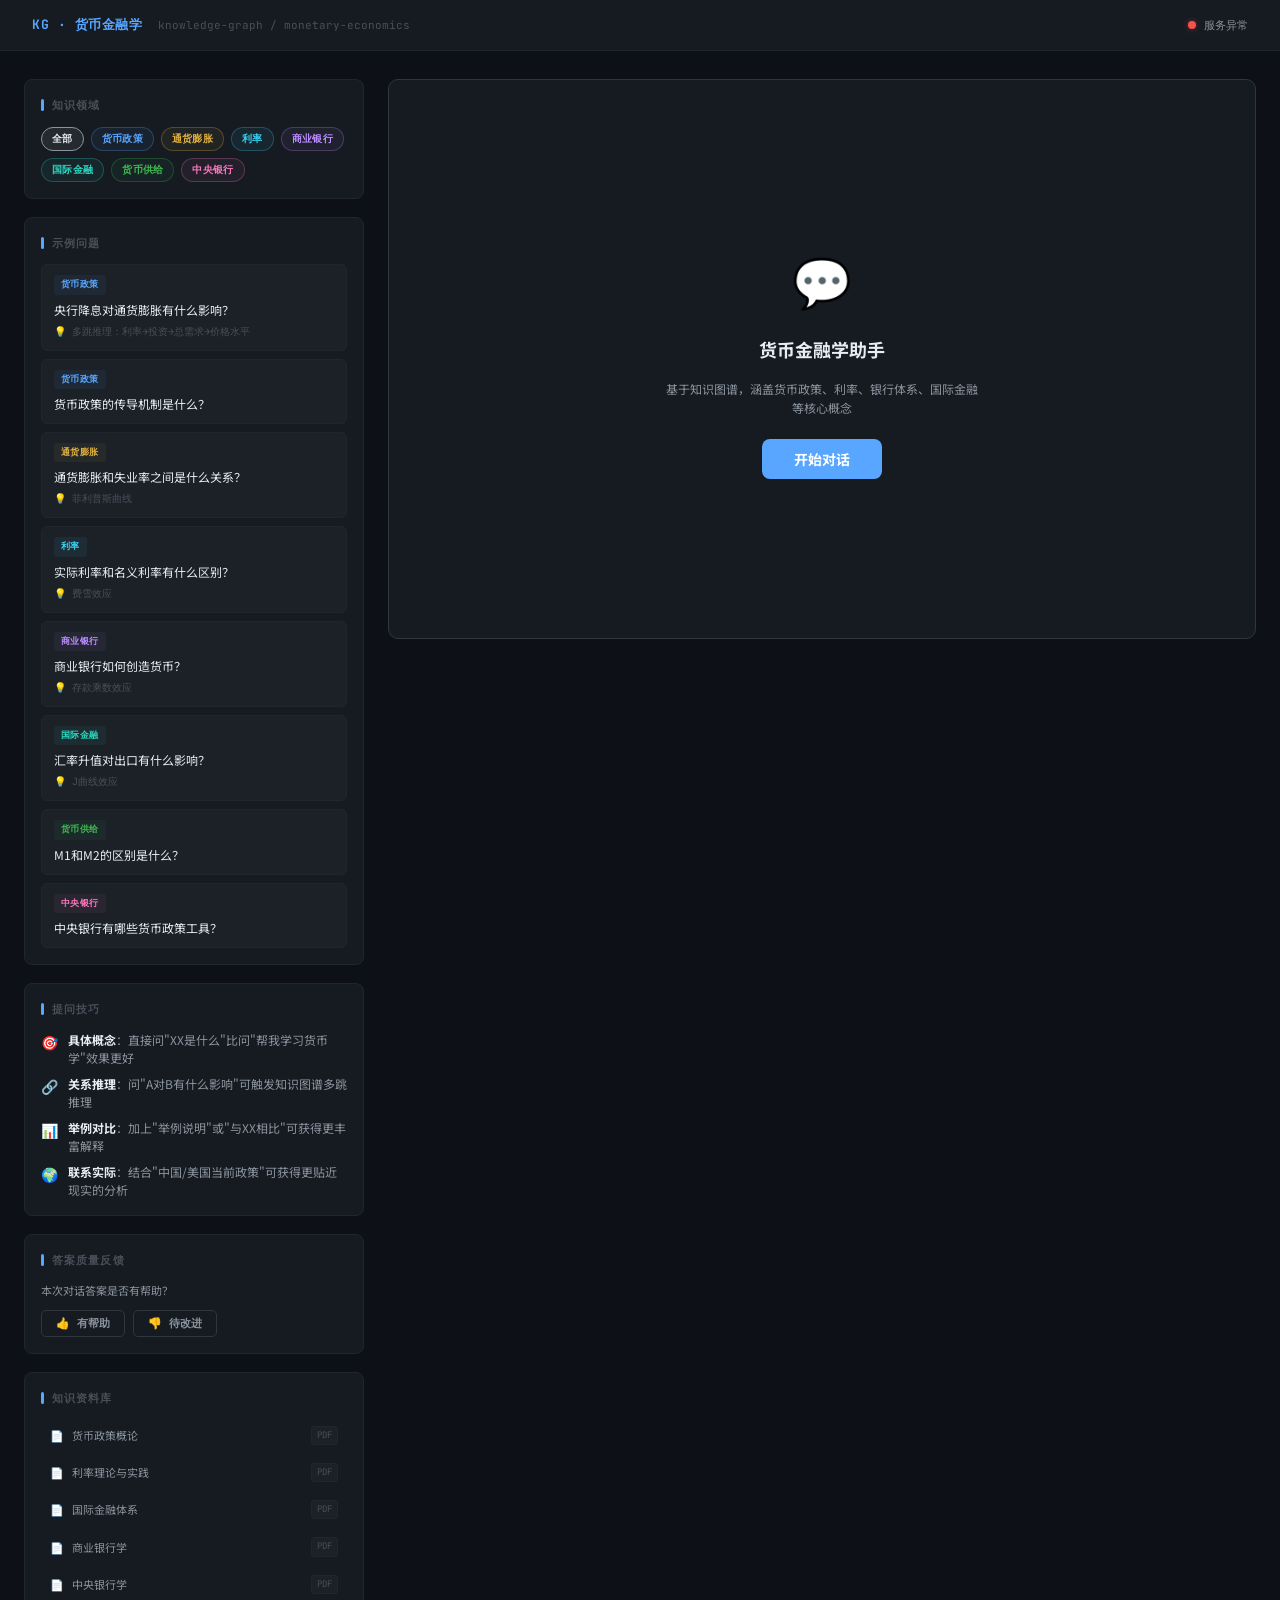
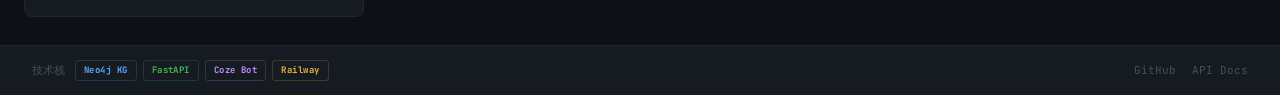
==== docs/index.html @ fb9c43db "fix: downgrade Coze SDK to 1.x.x-beta.10 for ui.chatBot.el support SDK 1.2.x dropped element mountin" ====
<!DOCTYPE html>
<html lang="zh-CN">
<head>
  <meta charset="UTF-8">
  <meta name="viewport" content="width=device-width, initial-scale=1.0">
  <title>货币金融学知识图谱问答系统</title>
  <meta name="description" content="基于知识图谱的货币金融学智能问答，涵盖货币政策、利率、银行体系、国际金融等核心概念">
  <link rel="stylesheet" href="assets/style.css">

  <!--
    ⚠️  COZE SDK：请将下方 src 替换为你的 Coze Bot embed 代码中的真实 CDN URL。
    中国区示例：https://lf-cdn.coze.cn/obj/unpkg/flow-platform/chat-app-sdk/X.X.X/libs/cn/index.js
    海外示例：  https://sf-cdn.coze.com/obj/unpkg-va/flow-platform/chat-app-sdk/X.X.X/libs/oversea/index.js
    请勿猜测版本号，直接从 Coze 后台 → Bot → 发布 → 网页端嵌入代码 中复制。
  -->
  <script src="https://lf-cdn.coze.cn/obj/unpkg/flow-platform/chat-app-sdk/1.x.x-beta.10/libs/cn/index.js"></script>
</head>
<body>

<!-- ── HEADER ── -->
<header class="site-header">
  <div class="header-logo">KG · 货币金融学</div>
  <div class="header-subtitle">knowledge-graph / monetary-economics</div>
  <div class="header-status">
    <div class="status-dot" id="status-dot"></div>
    <span class="status-label" id="status-label">检测中…</span>
  </div>
</header>

<!-- ── MAIN BODY ── -->
<main class="app-body">

  <!-- ── LEFT PANEL ── -->
  <aside class="left-panel">

    <!-- 知识领域标签 -->
    <div class="card">
      <div class="card-title">知识领域</div>
      <div class="topic-tags">
        <button class="topic-tag tag-all active" data-topic="all">全部</button>
        <button class="topic-tag tag-policy"    data-topic="policy">货币政策</button>
        <button class="topic-tag tag-inflation" data-topic="inflation">通货膨胀</button>
        <button class="topic-tag tag-rate"      data-topic="rate">利率</button>
        <button class="topic-tag tag-bank"      data-topic="bank">商业银行</button>
        <button class="topic-tag tag-intl"      data-topic="intl">国际金融</button>
        <button class="topic-tag tag-supply"    data-topic="supply">货币供给</button>
        <button class="topic-tag tag-central"   data-topic="central">中央银行</button>
      </div>
    </div>

    <!-- 示例问题 -->
    <div class="card">
      <div class="card-title">示例问题</div>
      <div class="question-list" id="question-list">
        <!-- 由 app.js 动态渲染 -->
      </div>
    </div>

    <!-- 提问技巧 -->
    <div class="card">
      <div class="card-title">提问技巧</div>
      <div class="tips-list">
        <div class="tip-item">
          <span class="tip-icon">🎯</span>
          <span><strong>具体概念</strong>：直接问"XX是什么"比问"帮我学习货币学"效果更好</span>
        </div>
        <div class="tip-item">
          <span class="tip-icon">🔗</span>
          <span><strong>关系推理</strong>：问"A对B有什么影响"可触发知识图谱多跳推理</span>
        </div>
        <div class="tip-item">
          <span class="tip-icon">📊</span>
          <span><strong>举例对比</strong>：加上"举例说明"或"与XX相比"可获得更丰富解释</span>
        </div>
        <div class="tip-item">
          <span class="tip-icon">🌍</span>
          <span><strong>联系实际</strong>：结合"中国/美国当前政策"可获得更贴近现实的分析</span>
        </div>
      </div>
    </div>

    <!-- 答案质量反馈 -->
    <div class="card">
      <div class="card-title">答案质量反馈</div>
      <div class="feedback-row">
        <span class="feedback-label">本次对话答案是否有帮助？</span>
        <div class="feedback-btns">
          <button class="feedback-btn up"   data-vote="up">👍 有帮助</button>
          <button class="feedback-btn down" data-vote="down">👎 待改进</button>
        </div>
        <span class="feedback-thanks" id="feedback-thanks">感谢反馈！</span>
      </div>
    </div>

    <!-- 知识资料库 -->
    <div class="card">
      <div class="card-title">知识资料库</div>
      <div class="resource-list">
        <a class="resource-item" href="#" title="货币政策概论">
          <span class="resource-icon">📄</span>
          <span>货币政策概论</span>
          <span class="resource-tag">PDF</span>
        </a>
        <a class="resource-item" href="#" title="利率理论与实践">
          <span class="resource-icon">📄</span>
          <span>利率理论与实践</span>
          <span class="resource-tag">PDF</span>
        </a>
        <a class="resource-item" href="#" title="国际金融体系">
          <span class="resource-icon">📄</span>
          <span>国际金融体系</span>
          <span class="resource-tag">PDF</span>
        </a>
        <a class="resource-item" href="#" title="商业银行学">
          <span class="resource-icon">📄</span>
          <span>商业银行学</span>
          <span class="resource-tag">PDF</span>
        </a>
        <a class="resource-item" href="#" title="中央银行学">
          <span class="resource-icon">📄</span>
          <span>中央银行学</span>
          <span class="resource-tag">PDF</span>
        </a>
      </div>
    </div>

  </aside>

  <!-- ── RIGHT PANEL (Chat) ── -->
  <section class="right-panel">
    <!-- 启动按钮：SDK 就绪后点击打开聊天 -->
    <div class="chat-launch" id="chat-launch">
      <div class="chat-launch-icon">💬</div>
      <div class="chat-launch-title">货币金融学助手</div>
      <div class="chat-launch-desc">基于知识图谱，涵盖货币政策、利率、银行体系、国际金融等核心概念</div>
      <button class="chat-launch-btn" id="chat-launch-btn" onclick="openCozeChat()">开始对话</button>
    </div>
    <div class="chat-wrapper" id="chat-wrapper" style="display:none">
      <!-- Coze WebSDK 将挂载到此 div -->
      <div id="chat-container"></div>
    </div>
  </section>

</main>

<!-- ── Phase 2 预留：KG 可视化面板（hidden）── -->
<div id="graph-panel" class="graph-panel" style="display:none">
  <!-- Phase 2: D3.js / vis.js 知识图谱可视化 -->
</div>

<!-- ── FOOTER ── -->
<footer class="site-footer">
  <div class="footer-stack">
    <span style="color:var(--text-dim);margin-right:4px;">技术栈</span>
    <span class="footer-chip blue">Neo4j KG</span>
    <span class="footer-chip green">FastAPI</span>
    <span class="footer-chip purple">Coze Bot</span>
    <span class="footer-chip orange">Railway</span>
  </div>
  <div class="footer-links">
    <a href="https://github.com" target="_blank" rel="noopener">GitHub</a>
    <a href="https://kg-plugin-production.up.railway.app/docs" target="_blank" rel="noopener">API Docs</a>
  </div>
</footer>

<!-- Toast -->
<div class="toast" id="toast"></div>

<script src="assets/app.js"></script>
</body>
</html>
---- docs/assets/style.css ----
@import url('https://fonts.googleapis.com/css2?family=JetBrains+Mono:ital,wght@0,400;0,600;0,700;1,400&family=Noto+Sans+SC:wght@300;400;500;700&display=swap');

:root {
  --bg:        #0d1117;
  --bg2:       #161b22;
  --panel:     #1c2128;
  --border:    #21262d;
  --border2:   #30363d;
  --blue:      #58a6ff;
  --green:     #3fb950;
  --cyan:      #39d0f0;
  --purple:    #bc8cff;
  --orange:    #e3b341;
  --red:       #f85149;
  --pink:      #f778ba;
  --teal:      #2dd4bf;
  --text:      #e6edf3;
  --text-mid:  #8b949e;
  --text-dim:  #484f58;
}

/* ── RESET ── */
*, *::before, *::after { box-sizing: border-box; margin: 0; padding: 0; }

html { scroll-behavior: smooth; }

body {
  background: var(--bg);
  color: var(--text);
  font-family: 'Noto Sans SC', sans-serif;
  font-size: 13px;
  line-height: 1.7;
  min-height: 100vh;
  display: flex;
  flex-direction: column;
}

/* ── HEADER ── */
.site-header {
  background: var(--bg2);
  border-bottom: 1px solid var(--border);
  padding: 14px 32px;
  display: flex;
  align-items: center;
  gap: 16px;
  position: sticky;
  top: 0;
  z-index: 200;
}

.header-logo {
  font-family: 'JetBrains Mono', monospace;
  font-size: 13px;
  font-weight: 700;
  color: var(--blue);
  letter-spacing: 0.04em;
  white-space: nowrap;
}

.header-subtitle {
  font-size: 11px;
  color: var(--text-dim);
  font-family: 'JetBrains Mono', monospace;
}

.header-status {
  margin-left: auto;
  display: flex;
  align-items: center;
  gap: 8px;
  font-size: 11px;
  font-family: 'JetBrains Mono', monospace;
}

.status-dot {
  width: 8px;
  height: 8px;
  border-radius: 50%;
  background: var(--text-dim);
  flex-shrink: 0;
  transition: background 0.3s;
}

.status-dot.online  { background: var(--green); box-shadow: 0 0 6px #3fb95066; }
.status-dot.offline { background: var(--red);   box-shadow: 0 0 6px #f8514966; }

.status-label { color: var(--text-mid); }

/* ── MAIN LAYOUT ── */
.app-body {
  flex: 1;
  display: grid;
  grid-template-columns: 340px 1fr;
  gap: 0;
  max-width: 1300px;
  width: 100%;
  margin: 0 auto;
  padding: 28px 24px;
  gap: 24px;
}

/* ── LEFT PANEL ── */
.left-panel {
  display: flex;
  flex-direction: column;
  gap: 18px;
  overflow-y: auto;
}

/* ── RIGHT PANEL (Chat) ── */
.right-panel {
  display: flex;
  flex-direction: column;
  gap: 16px;
}

.chat-wrapper {
  border: 1px solid var(--border2);
  border-radius: 10px;
  overflow: hidden;
  background: var(--bg2);
}

#chat-container {
  height: 560px;
  width: 100%;
}

/* ── CARDS ── */
.card {
  background: var(--bg2);
  border: 1px solid var(--border);
  border-radius: 8px;
  padding: 16px;
}

.card-title {
  font-size: 11px;
  font-family: 'JetBrains Mono', monospace;
  font-weight: 700;
  letter-spacing: 0.1em;
  text-transform: uppercase;
  color: var(--text-dim);
  margin-bottom: 12px;
  display: flex;
  align-items: center;
  gap: 8px;
}

.card-title::before {
  content: '';
  display: inline-block;
  width: 3px;
  height: 12px;
  border-radius: 2px;
  background: var(--blue);
  flex-shrink: 0;
}

/* ── TOPIC TAGS ── */
.topic-tags {
  display: flex;
  flex-wrap: wrap;
  gap: 7px;
}

.topic-tag {
  font-family: 'JetBrains Mono', monospace;
  font-size: 10px;
  font-weight: 700;
  padding: 4px 10px;
  border-radius: 20px;
  border: 1px solid;
  cursor: pointer;
  transition: all 0.15s;
  letter-spacing: 0.03em;
  white-space: nowrap;
  user-select: none;
}

.topic-tag:hover  { opacity: 0.85; transform: translateY(-1px); }
.topic-tag.active { opacity: 1; }

.tag-all         { color: var(--text-mid); border-color: var(--border2); background: transparent; }
.tag-all.active  { color: var(--text);     border-color: var(--text-mid); background: #ffffff10; }

.tag-policy      { color: var(--blue);   border-color: #58a6ff44; background: #58a6ff0f; }
.tag-policy.active   { background: #58a6ff22; border-color: var(--blue); }

.tag-inflation   { color: var(--orange); border-color: #e3b34144; background: #e3b3410f; }
.tag-inflation.active { background: #e3b34122; border-color: var(--orange); }

.tag-rate        { color: var(--cyan);   border-color: #39d0f044; background: #39d0f00f; }
.tag-rate.active     { background: #39d0f022; border-color: var(--cyan); }

.tag-bank        { color: var(--purple); border-color: #bc8cff44; background: #bc8cff0f; }
.tag-bank.active     { background: #bc8cff22; border-color: var(--purple); }

.tag-intl        { color: var(--teal);   border-color: #2dd4bf44; background: #2dd4bf0f; }
.tag-intl.active     { background: #2dd4bf22; border-color: var(--teal); }

.tag-supply      { color: var(--green);  border-color: #3fb95044; background: #3fb9500f; }
.tag-supply.active   { background: #3fb95022; border-color: var(--green); }

.tag-central     { color: var(--pink);   border-color: #f778ba44; background: #f778ba0f; }
.tag-central.active  { background: #f778ba22; border-color: var(--pink); }

/* ── EXAMPLE QUESTION CARDS ── */
.question-list {
  display: flex;
  flex-direction: column;
  gap: 8px;
}

.question-card {
  background: var(--panel);
  border: 1px solid var(--border);
  border-radius: 6px;
  padding: 10px 12px;
  cursor: pointer;
  transition: all 0.15s;
  display: flex;
  flex-direction: column;
  gap: 4px;
}

.question-card:hover {
  border-color: var(--border2);
  background: #1c212888;
  transform: translateX(2px);
}

.question-card.hidden { display: none; }

.question-text {
  font-size: 12px;
  color: var(--text);
  line-height: 1.5;
}

.question-hint {
  font-size: 10px;
  color: var(--text-dim);
  font-family: 'JetBrains Mono', monospace;
}

.question-topic-badge {
  font-size: 9px;
  font-family: 'JetBrains Mono', monospace;
  font-weight: 700;
  padding: 2px 7px;
  border-radius: 3px;
  letter-spacing: 0.05em;
  align-self: flex-start;
  margin-bottom: 2px;
}

/* ── TIPS ── */
.tips-list {
  display: flex;
  flex-direction: column;
  gap: 8px;
}

.tip-item {
  display: flex;
  gap: 10px;
  align-items: flex-start;
  font-size: 12px;
  color: var(--text-mid);
  line-height: 1.5;
}

.tip-icon {
  font-size: 14px;
  flex-shrink: 0;
  margin-top: 1px;
}

.tip-item strong { color: var(--text); }

/* ── FEEDBACK ── */
.feedback-row {
  display: flex;
  align-items: center;
  gap: 10px;
  flex-wrap: wrap;
}

.feedback-label {
  font-size: 11px;
  color: var(--text-mid);
}

.feedback-btns {
  display: flex;
  gap: 8px;
}

.feedback-btn {
  font-family: 'JetBrains Mono', monospace;
  font-size: 11px;
  font-weight: 700;
  padding: 5px 14px;
  border-radius: 5px;
  border: 1px solid var(--border2);
  background: transparent;
  color: var(--text-mid);
  cursor: pointer;
  transition: all 0.15s;
  display: flex;
  align-items: center;
  gap: 5px;
}

.feedback-btn:hover:not(:disabled) {
  border-color: var(--border2);
  background: #ffffff0a;
  color: var(--text);
}

.feedback-btn.up:hover:not(:disabled)   { border-color: var(--green);  color: var(--green); }
.feedback-btn.down:hover:not(:disabled) { border-color: var(--red);    color: var(--red); }

.feedback-btn:disabled {
  opacity: 0.5;
  cursor: not-allowed;
}

.feedback-thanks {
  font-size: 11px;
  color: var(--green);
  font-family: 'JetBrains Mono', monospace;
  display: none;
}

/* ── RESOURCES ── */
.resource-list {
  display: flex;
  flex-direction: column;
  gap: 6px;
}

.resource-item {
  display: flex;
  align-items: center;
  gap: 8px;
  font-size: 11px;
  color: var(--text-mid);
  text-decoration: none;
  padding: 5px 8px;
  border-radius: 5px;
  border: 1px solid transparent;
  transition: all 0.15s;
}

.resource-item:hover {
  color: var(--blue);
  border-color: var(--border);
  background: #58a6ff08;
}

.resource-icon { flex-shrink: 0; }
.resource-tag {
  margin-left: auto;
  font-family: 'JetBrains Mono', monospace;
  font-size: 9px;
  padding: 1px 5px;
  border-radius: 3px;
  background: var(--panel);
  color: var(--text-dim);
  border: 1px solid var(--border);
}

/* ── TOAST ── */
.toast {
  position: fixed;
  bottom: 28px;
  left: 50%;
  transform: translateX(-50%) translateY(20px);
  background: var(--bg2);
  border: 1px solid var(--border2);
  border-radius: 8px;
  padding: 10px 20px;
  font-size: 12px;
  color: var(--text);
  font-family: 'JetBrains Mono', monospace;
  z-index: 999;
  opacity: 0;
  transition: all 0.25s;
  pointer-events: none;
  white-space: nowrap;
}

.toast.show {
  opacity: 1;
  transform: translateX(-50%) translateY(0);
}

/* ── FOOTER ── */
.site-footer {
  background: var(--bg2);
  border-top: 1px solid var(--border);
  padding: 14px 32px;
  display: flex;
  align-items: center;
  justify-content: space-between;
  flex-wrap: wrap;
  gap: 8px;
  font-size: 11px;
  color: var(--text-dim);
  font-family: 'JetBrains Mono', monospace;
}

.footer-stack { display: flex; gap: 6px; align-items: center; flex-wrap: wrap; }

.footer-chip {
  padding: 2px 8px;
  border-radius: 3px;
  border: 1px solid var(--border);
  font-size: 9px;
  font-weight: 700;
  letter-spacing: 0.05em;
}

.footer-chip.blue   { color: var(--blue);   border-color: #58a6ff33; }
.footer-chip.green  { color: var(--green);  border-color: #3fb95033; }
.footer-chip.purple { color: var(--purple); border-color: #bc8cff33; }
.footer-chip.orange { color: var(--orange); border-color: #e3b34133; }

.footer-links { display: flex; gap: 16px; }

.footer-links a {
  color: var(--text-dim);
  text-decoration: none;
  transition: color 0.15s;
}

.footer-links a:hover { color: var(--blue); }

/* ── CHAT LAUNCH PLACEHOLDER ── */
.chat-launch {
  display: flex;
  flex-direction: column;
  align-items: center;
  justify-content: center;
  gap: 14px;
  height: 560px;
  background: var(--bg2);
  border: 1px solid var(--border2);
  border-radius: 10px;
  text-align: center;
  padding: 32px;
}

.chat-launch-icon { font-size: 48px; }

.chat-launch-title {
  font-size: 18px;
  font-weight: 700;
  color: var(--text);
}

.chat-launch-desc {
  font-size: 12px;
  color: var(--text-mid);
  max-width: 320px;
  line-height: 1.6;
}

.chat-launch-btn {
  margin-top: 8px;
  padding: 10px 32px;
  background: var(--blue);
  color: #fff;
  border: none;
  border-radius: 8px;
  font-size: 14px;
  font-weight: 700;
  font-family: 'Noto Sans SC', sans-serif;
  cursor: pointer;
  transition: opacity 0.15s;
}

.chat-launch-btn:hover { opacity: 0.85; }

/* ── GRAPH PANEL (Phase 2, hidden) ── */
.graph-panel { display: none; }
.graph-node  { display: none; }
.graph-edge  { display: none; }

/* ── MOBILE ── */
@media (max-width: 900px) {
  .app-body {
    grid-template-columns: 1fr;
    padding: 16px;
  }

  /* Chat goes first on mobile */
  .right-panel { order: -1; }

  #chat-container { height: 420px; }

  .site-header {
    padding: 12px 16px;
    flex-wrap: wrap;
    gap: 8px;
  }

  .header-subtitle { display: none; }

  .header-status { margin-left: auto; }

  .site-footer {
    padding: 12px 16px;
    flex-direction: column;
    align-items: flex-start;
    gap: 8px;
  }
}

@media (max-width: 480px) {
  .topic-tags { gap: 5px; }
  .topic-tag  { font-size: 9px; padding: 3px 8px; }
  #chat-container { height: 380px; }
}
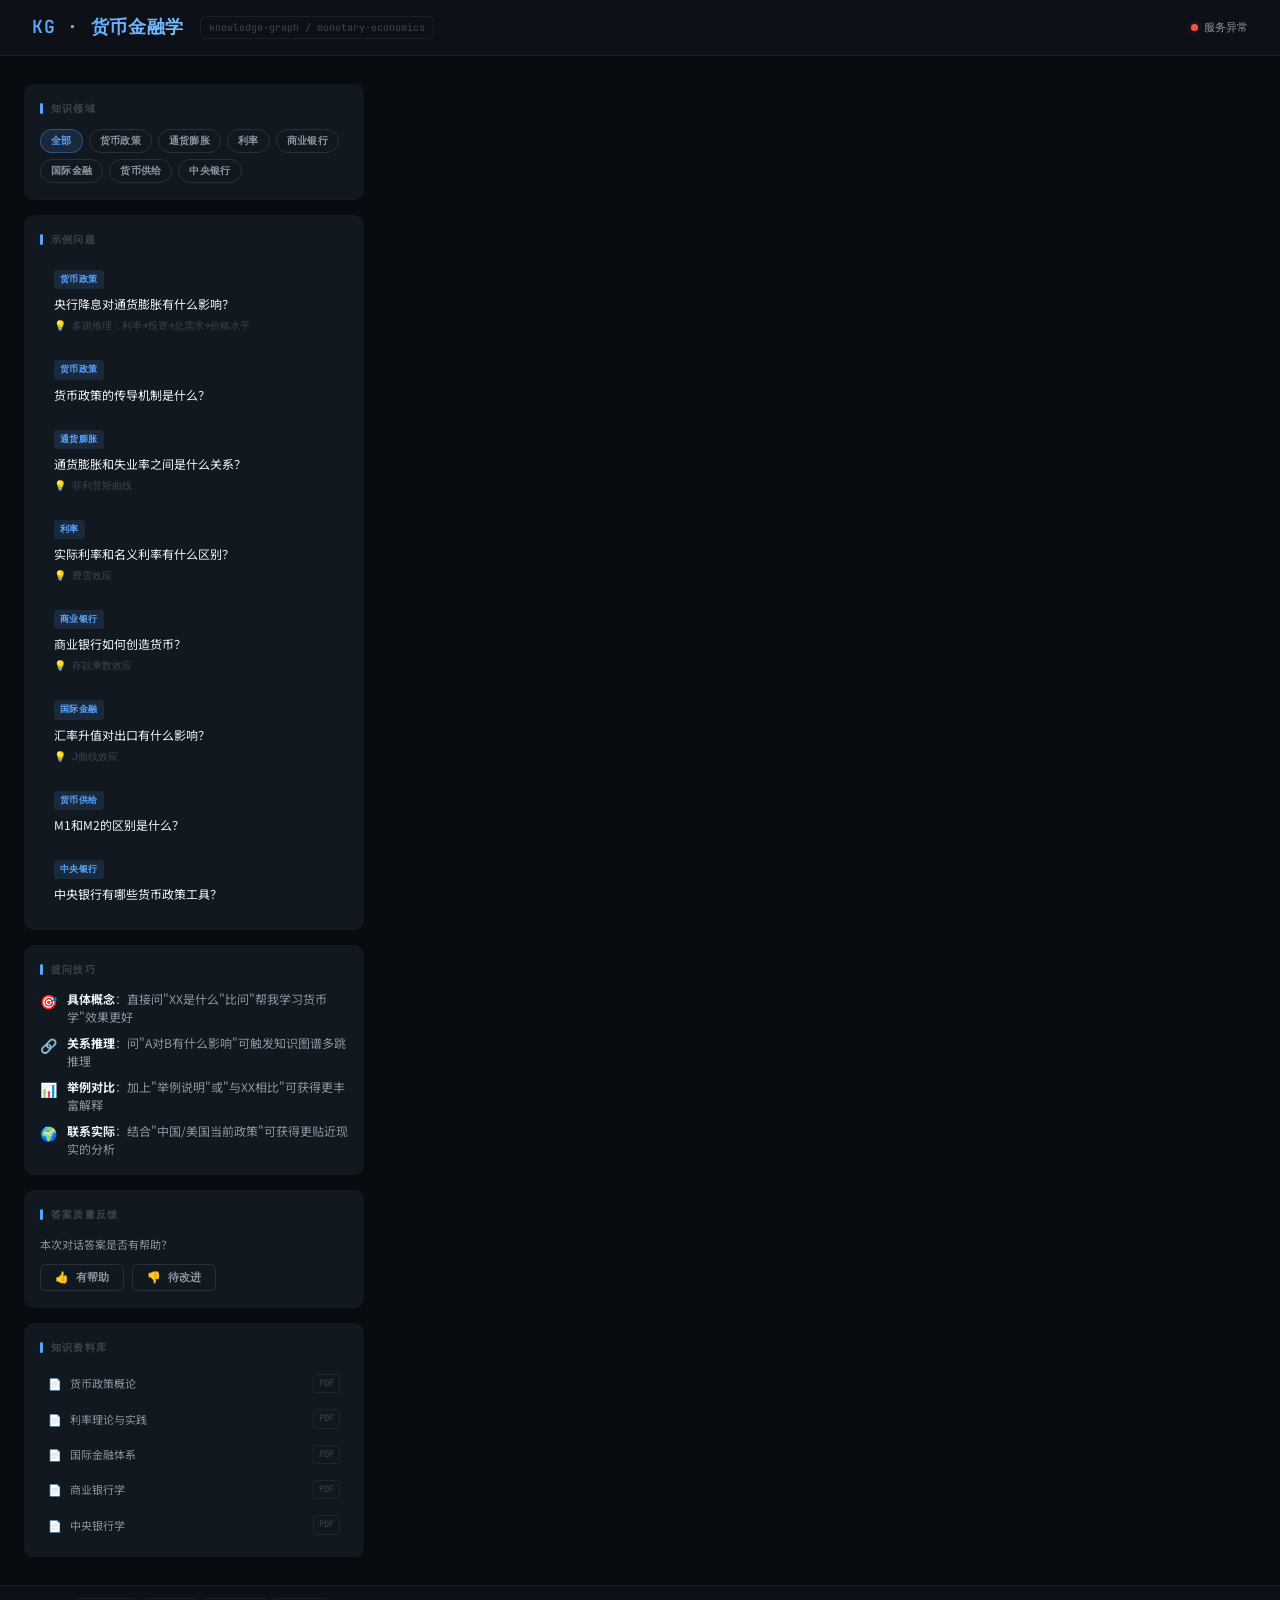
==== commit 13711264: "feat: UX auto-open + UI redesign (modern minimal) - Auto-open Coze chat on SDK init (300ms delay), n" ====
--- a/docs/index.html
+++ b/docs/index.html
@@ -13,7 +13,7 @@
     海外示例：  https://sf-cdn.coze.com/obj/unpkg-va/flow-platform/chat-app-sdk/X.X.X/libs/oversea/index.js
     请勿猜测版本号，直接从 Coze 后台 → Bot → 发布 → 网页端嵌入代码 中复制。
   -->
-  <script src="https://lf-cdn.coze.cn/obj/unpkg/flow-platform/chat-app-sdk/1.x.x-beta.10/libs/cn/index.js"></script>
+  <script src="https://lf-cdn.coze.cn/obj/unpkg/flow-platform/chat-app-sdk/1.2.0-beta.19/libs/cn/index.js"></script>
 </head>
 <body>
 
@@ -128,14 +128,19 @@
 
   <!-- ── RIGHT PANEL (Chat) ── -->
   <section class="right-panel">
-    <!-- 启动按钮：SDK 就绪后点击打开聊天 -->
-    <div class="chat-launch" id="chat-launch">
+    <!-- 降级界面：SDK 失败时显示 -->
+    <div class="chat-launch" id="chat-launch" style="display:none">
       <div class="chat-launch-icon">💬</div>
       <div class="chat-launch-title">货币金融学助手</div>
       <div class="chat-launch-desc">基于知识图谱，涵盖货币政策、利率、银行体系、国际金融等核心概念</div>
       <button class="chat-launch-btn" id="chat-launch-btn" onclick="openCozeChat()">开始对话</button>
     </div>
     <div class="chat-wrapper" id="chat-wrapper" style="display:none">
+      <!-- 顶部切换栏 -->
+      <div class="chat-toggle-bar" id="chat-toggle-bar">
+        <span class="chat-toggle-title">货币金融学助手</span>
+        <button id="chat-toggle-btn" onclick="toggleChat()">关闭对话</button>
+      </div>
       <!-- Coze WebSDK 将挂载到此 div -->
       <div id="chat-container"></div>
     </div>
--- a/docs/assets/style.css
+++ b/docs/assets/style.css
@@ -1,22 +1,23 @@
 @import url('https://fonts.googleapis.com/css2?family=JetBrains+Mono:ital,wght@0,400;0,600;0,700;1,400&family=Noto+Sans+SC:wght@300;400;500;700&display=swap');
 
 :root {
-  --bg:        #0d1117;
-  --bg2:       #161b22;
-  --panel:     #1c2128;
-  --border:    #21262d;
-  --border2:   #30363d;
-  --blue:      #58a6ff;
-  --green:     #3fb950;
-  --cyan:      #39d0f0;
-  --purple:    #bc8cff;
-  --orange:    #e3b341;
-  --red:       #f85149;
-  --pink:      #f778ba;
-  --teal:      #2dd4bf;
-  --text:      #e6edf3;
-  --text-mid:  #8b949e;
-  --text-dim:  #484f58;
+  --bg:         #080c10;
+  --bg2:        #0d1117;
+  --panel:      #111820;
+  --panel2:     #161e2a;
+  --border:     rgba(255,255,255,0.06);
+  --border2:    rgba(255,255,255,0.10);
+  --blue:       #58a6ff;
+  --primary-dim: rgba(88,166,255,0.12);
+  --green:      #3fb950;
+  --red:        #f85149;
+  --text:       #f0f6fc;
+  --text-mid:   #8d96a0;
+  --text-dim:   #3d444d;
+  --radius-sm:  6px;
+  --radius-md:  10px;
+  --radius-lg:  16px;
+  --ease:       cubic-bezier(0.16, 1, 0.3, 1);
 }
 
 /* ── RESET ── */
@@ -39,7 +40,8 @@
 .site-header {
   background: var(--bg2);
   border-bottom: 1px solid var(--border);
-  padding: 14px 32px;
+  padding: 0 32px;
+  height: 56px;
   display: flex;
   align-items: center;
   gap: 16px;
@@ -50,31 +52,38 @@
 
 .header-logo {
   font-family: 'JetBrains Mono', monospace;
-  font-size: 13px;
-  font-weight: 700;
-  color: var(--blue);
+  font-size: 18px;
+  font-weight: 600;
   letter-spacing: 0.04em;
   white-space: nowrap;
+  background: linear-gradient(135deg, #58a6ff 0%, #79c0ff 100%);
+  -webkit-background-clip: text;
+  -webkit-text-fill-color: transparent;
+  background-clip: text;
 }
 
 .header-subtitle {
-  font-size: 11px;
+  font-size: 10px;
   color: var(--text-dim);
   font-family: 'JetBrains Mono', monospace;
+  padding: 2px 8px;
+  border: 1px solid var(--border);
+  border-radius: var(--radius-sm);
+  white-space: nowrap;
 }
 
 .header-status {
   margin-left: auto;
   display: flex;
   align-items: center;
-  gap: 8px;
+  gap: 6px;
   font-size: 11px;
   font-family: 'JetBrains Mono', monospace;
 }
 
 .status-dot {
-  width: 8px;
-  height: 8px;
+  width: 7px;
+  height: 7px;
   border-radius: 50%;
   background: var(--text-dim);
   flex-shrink: 0;
@@ -91,7 +100,6 @@
   flex: 1;
   display: grid;
   grid-template-columns: 340px 1fr;
-  gap: 0;
   max-width: 1300px;
   width: 100%;
   margin: 0 auto;
@@ -103,7 +111,7 @@
 .left-panel {
   display: flex;
   flex-direction: column;
-  gap: 18px;
+  gap: 16px;
   overflow-y: auto;
 }
 
@@ -115,10 +123,48 @@
 }
 
 .chat-wrapper {
-  border: 1px solid var(--border2);
-  border-radius: 10px;
+  border: 1px solid var(--border);
+  border-radius: var(--radius-md);
   overflow: hidden;
   background: var(--bg2);
+  flex-direction: column;
+}
+
+/* ── CHAT TOGGLE BAR ── */
+.chat-toggle-bar {
+  height: 40px;
+  display: flex;
+  align-items: center;
+  justify-content: space-between;
+  padding: 0 16px;
+  background: var(--panel);
+  border-bottom: 1px solid var(--border);
+  flex-shrink: 0;
+}
+
+.chat-toggle-title {
+  font-size: 12px;
+  font-weight: 500;
+  color: var(--text-mid);
+}
+
+#chat-toggle-btn {
+  font-family: 'JetBrains Mono', monospace;
+  font-size: 10px;
+  font-weight: 600;
+  padding: 4px 12px;
+  border-radius: var(--radius-sm);
+  border: 1px solid var(--border2);
+  background: transparent;
+  color: var(--text-mid);
+  cursor: pointer;
+  transition: color 0.15s var(--ease),
+              border-color 0.15s var(--ease);
+}
+
+#chat-toggle-btn:hover {
+  color: var(--blue);
+  border-color: rgba(88,166,255,0.4);
 }
 
 #chat-container {
@@ -128,17 +174,17 @@
 
 /* ── CARDS ── */
 .card {
-  background: var(--bg2);
-  border: 1px solid var(--border);
-  border-radius: 8px;
+  background: var(--panel);
+  border-radius: var(--radius-md);
   padding: 16px;
+  box-shadow: 0 1px 0 var(--border);
 }
 
 .card-title {
-  font-size: 11px;
+  font-size: 10px;
   font-family: 'JetBrains Mono', monospace;
   font-weight: 700;
-  letter-spacing: 0.1em;
+  letter-spacing: 0.12em;
   text-transform: uppercase;
   color: var(--text-dim);
   margin-bottom: 12px;
@@ -151,7 +197,7 @@
   content: '';
   display: inline-block;
   width: 3px;
-  height: 12px;
+  height: 11px;
   border-radius: 2px;
   background: var(--blue);
   flex-shrink: 0;
@@ -161,7 +207,7 @@
 .topic-tags {
   display: flex;
   flex-wrap: wrap;
-  gap: 7px;
+  gap: 6px;
 }
 
 .topic-tag {
@@ -170,64 +216,49 @@
   font-weight: 700;
   padding: 4px 10px;
   border-radius: 20px;
-  border: 1px solid;
+  border: 1px solid var(--border2);
+  background: transparent;
+  color: var(--text-mid);
   cursor: pointer;
-  transition: all 0.15s;
   letter-spacing: 0.03em;
   white-space: nowrap;
   user-select: none;
-}
-
-.topic-tag:hover  { opacity: 0.85; transform: translateY(-1px); }
-.topic-tag.active { opacity: 1; }
-
-.tag-all         { color: var(--text-mid); border-color: var(--border2); background: transparent; }
-.tag-all.active  { color: var(--text);     border-color: var(--text-mid); background: #ffffff10; }
-
-.tag-policy      { color: var(--blue);   border-color: #58a6ff44; background: #58a6ff0f; }
-.tag-policy.active   { background: #58a6ff22; border-color: var(--blue); }
-
-.tag-inflation   { color: var(--orange); border-color: #e3b34144; background: #e3b3410f; }
-.tag-inflation.active { background: #e3b34122; border-color: var(--orange); }
-
-.tag-rate        { color: var(--cyan);   border-color: #39d0f044; background: #39d0f00f; }
-.tag-rate.active     { background: #39d0f022; border-color: var(--cyan); }
-
-.tag-bank        { color: var(--purple); border-color: #bc8cff44; background: #bc8cff0f; }
-.tag-bank.active     { background: #bc8cff22; border-color: var(--purple); }
-
-.tag-intl        { color: var(--teal);   border-color: #2dd4bf44; background: #2dd4bf0f; }
-.tag-intl.active     { background: #2dd4bf22; border-color: var(--teal); }
-
-.tag-supply      { color: var(--green);  border-color: #3fb95044; background: #3fb9500f; }
-.tag-supply.active   { background: #3fb95022; border-color: var(--green); }
-
-.tag-central     { color: var(--pink);   border-color: #f778ba44; background: #f778ba0f; }
-.tag-central.active  { background: #f778ba22; border-color: var(--pink); }
+  transition: background 0.15s var(--ease),
+              color 0.15s,
+              border-color 0.15s;
+}
+
+.topic-tag:hover { color: var(--text); border-color: rgba(255,255,255,0.18); }
+
+.topic-tag.active {
+  background: var(--primary-dim);
+  color: var(--blue);
+  border-color: rgba(88,166,255,0.35);
+}
 
 /* ── EXAMPLE QUESTION CARDS ── */
 .question-list {
   display: flex;
   flex-direction: column;
-  gap: 8px;
+  gap: 6px;
 }
 
 .question-card {
-  background: var(--panel);
-  border: 1px solid var(--border);
-  border-radius: 6px;
+  background: transparent;
+  border-radius: var(--radius-sm);
   padding: 10px 12px;
   cursor: pointer;
-  transition: all 0.15s;
   display: flex;
   flex-direction: column;
   gap: 4px;
+  border-left: 2px solid transparent;
+  transition: background 0.15s var(--ease),
+              border-color 0.15s;
 }
 
 .question-card:hover {
-  border-color: var(--border2);
-  background: #1c212888;
-  transform: translateX(2px);
+  background: var(--panel2);
+  border-left-color: var(--blue);
 }
 
 .question-card.hidden { display: none; }
@@ -248,11 +279,13 @@
   font-size: 9px;
   font-family: 'JetBrains Mono', monospace;
   font-weight: 700;
-  padding: 2px 7px;
+  padding: 2px 6px;
   border-radius: 3px;
   letter-spacing: 0.05em;
   align-self: flex-start;
   margin-bottom: 2px;
+  background: var(--primary-dim);
+  color: var(--blue);
 }
 
 /* ── TIPS ── */
@@ -290,6 +323,8 @@
 .feedback-label {
   font-size: 11px;
   color: var(--text-mid);
+  flex: 1;
+  min-width: 140px;
 }
 
 .feedback-btns {
@@ -302,28 +337,32 @@
   font-size: 11px;
   font-weight: 700;
   padding: 5px 14px;
-  border-radius: 5px;
+  border-radius: var(--radius-sm);
   border: 1px solid var(--border2);
   background: transparent;
   color: var(--text-mid);
   cursor: pointer;
-  transition: all 0.15s;
+  transition: color 0.15s var(--ease),
+              border-color 0.15s,
+              background 0.15s;
   display: flex;
   align-items: center;
   gap: 5px;
 }
 
-.feedback-btn:hover:not(:disabled) {
-  border-color: var(--border2);
-  background: #ffffff0a;
-  color: var(--text);
-}
-
-.feedback-btn.up:hover:not(:disabled)   { border-color: var(--green);  color: var(--green); }
-.feedback-btn.down:hover:not(:disabled) { border-color: var(--red);    color: var(--red); }
+.feedback-btn.up:hover:not(:disabled)   {
+  border-color: rgba(63,185,80,0.5);
+  color: var(--green);
+  background: rgba(63,185,80,0.08);
+}
+.feedback-btn.down:hover:not(:disabled) {
+  border-color: rgba(248,81,73,0.5);
+  color: var(--red);
+  background: rgba(248,81,73,0.08);
+}
 
 .feedback-btn:disabled {
-  opacity: 0.5;
+  opacity: 0.4;
   cursor: not-allowed;
 }
 
@@ -338,7 +377,7 @@
 .resource-list {
   display: flex;
   flex-direction: column;
-  gap: 6px;
+  gap: 4px;
 }
 
 .resource-item {
@@ -348,16 +387,15 @@
   font-size: 11px;
   color: var(--text-mid);
   text-decoration: none;
-  padding: 5px 8px;
-  border-radius: 5px;
-  border: 1px solid transparent;
-  transition: all 0.15s;
+  padding: 6px 8px;
+  border-radius: var(--radius-sm);
+  transition: color 0.15s var(--ease),
+              background 0.15s;
 }
 
 .resource-item:hover {
   color: var(--blue);
-  border-color: var(--border);
-  background: #58a6ff08;
+  background: var(--primary-dim);
 }
 
 .resource-icon { flex-shrink: 0; }
@@ -367,9 +405,8 @@
   font-size: 9px;
   padding: 1px 5px;
   border-radius: 3px;
-  background: var(--panel);
+  border: 1px solid var(--border);
   color: var(--text-dim);
-  border: 1px solid var(--border);
 }
 
 /* ── TOAST ── */
@@ -378,16 +415,16 @@
   bottom: 28px;
   left: 50%;
   transform: translateX(-50%) translateY(20px);
-  background: var(--bg2);
+  background: var(--panel);
   border: 1px solid var(--border2);
-  border-radius: 8px;
+  border-radius: var(--radius-md);
   padding: 10px 20px;
   font-size: 12px;
   color: var(--text);
   font-family: 'JetBrains Mono', monospace;
   z-index: 999;
   opacity: 0;
-  transition: all 0.25s;
+  transition: opacity 0.25s, transform 0.25s var(--ease);
   pointer-events: none;
   white-space: nowrap;
 }
@@ -401,7 +438,7 @@
 .site-footer {
   background: var(--bg2);
   border-top: 1px solid var(--border);
-  padding: 14px 32px;
+  padding: 12px 32px;
   display: flex;
   align-items: center;
   justify-content: space-between;
@@ -421,12 +458,9 @@
   font-size: 9px;
   font-weight: 700;
   letter-spacing: 0.05em;
-}
-
-.footer-chip.blue   { color: var(--blue);   border-color: #58a6ff33; }
-.footer-chip.green  { color: var(--green);  border-color: #3fb95033; }
-.footer-chip.purple { color: var(--purple); border-color: #bc8cff33; }
-.footer-chip.orange { color: var(--orange); border-color: #e3b34133; }
+  color: var(--text-mid);
+  background: transparent;
+}
 
 .footer-links { display: flex; gap: 16px; }
 
@@ -438,7 +472,7 @@
 
 .footer-links a:hover { color: var(--blue); }
 
-/* ── CHAT LAUNCH PLACEHOLDER ── */
+/* ── CHAT LAUNCH (降级界面) ── */
 .chat-launch {
   display: flex;
   flex-direction: column;
@@ -446,43 +480,43 @@
   justify-content: center;
   gap: 14px;
   height: 560px;
-  background: var(--bg2);
-  border: 1px solid var(--border2);
-  border-radius: 10px;
+  background: var(--panel);
+  border: 1px solid var(--border);
+  border-radius: var(--radius-md);
   text-align: center;
   padding: 32px;
 }
 
-.chat-launch-icon { font-size: 48px; }
+.chat-launch-icon { font-size: 48px; line-height: 1; }
 
 .chat-launch-title {
   font-size: 18px;
-  font-weight: 700;
+  font-weight: 600;
   color: var(--text);
 }
 
 .chat-launch-desc {
   font-size: 12px;
   color: var(--text-mid);
-  max-width: 320px;
+  max-width: 300px;
   line-height: 1.6;
 }
 
 .chat-launch-btn {
   margin-top: 8px;
-  padding: 10px 32px;
-  background: var(--blue);
-  color: #fff;
+  padding: 10px 28px;
+  background: var(--text);
+  color: var(--bg2);
   border: none;
-  border-radius: 8px;
+  border-radius: var(--radius-md);
   font-size: 14px;
-  font-weight: 700;
+  font-weight: 600;
   font-family: 'Noto Sans SC', sans-serif;
   cursor: pointer;
-  transition: opacity 0.15s;
-}
-
-.chat-launch-btn:hover { opacity: 0.85; }
+  transition: background 0.15s var(--ease);
+}
+
+.chat-launch-btn:hover { background: #ffffff; }
 
 /* ── GRAPH PANEL (Phase 2, hidden) ── */
 .graph-panel { display: none; }
@@ -496,19 +530,21 @@
     padding: 16px;
   }
 
-  /* Chat goes first on mobile */
   .right-panel { order: -1; }
 
   #chat-container { height: 420px; }
 
   .site-header {
-    padding: 12px 16px;
+    padding: 0 16px;
     flex-wrap: wrap;
+    height: auto;
+    min-height: 48px;
+    padding-top: 10px;
+    padding-bottom: 10px;
     gap: 8px;
   }
 
   .header-subtitle { display: none; }
-
   .header-status { margin-left: auto; }
 
   .site-footer {
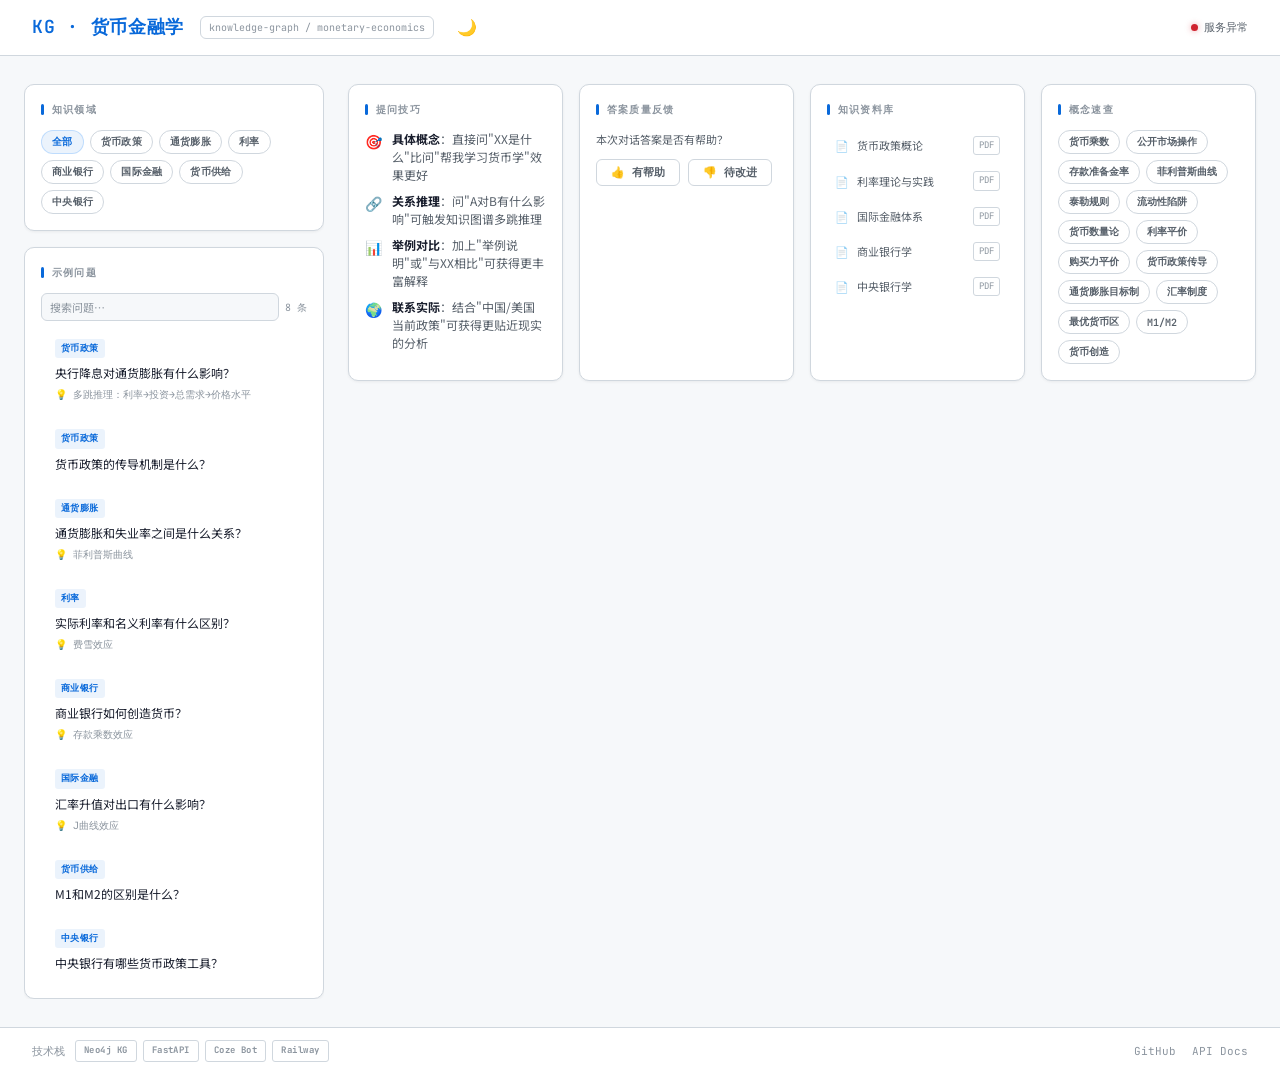
==== commit 6a837a2c: "feat: 前端布局重排 + 4项新功能全量实现 - 布局：左侧缩至 300px（仅保留知识领域+示例问题），原3张卡片移入聊天框下方 4 列网格 - 深色模式：header 切换按钮，偏好持久化到 " ====
--- a/docs/index.html
+++ b/docs/index.html
@@ -21,6 +21,9 @@
 <header class="site-header">
   <div class="header-logo">KG · 货币金融学</div>
   <div class="header-subtitle">knowledge-graph / monetary-economics</div>
+  <!-- Phase 3 预留：用户登录区域，隐藏等待账号系统接入 -->
+  <div class="user-area" id="user-area" style="display:none"></div>
+  <button class="theme-toggle" id="theme-toggle" title="切换主题" aria-label="切换深色/浅色模式">🌙</button>
   <div class="header-status">
     <div class="status-dot" id="status-dot"></div>
     <span class="status-label" id="status-label">检测中…</span>
@@ -51,82 +54,18 @@
     <!-- 示例问题 -->
     <div class="card">
       <div class="card-title">示例问题</div>
+      <div class="question-search-wrap">
+        <input id="question-search" class="question-search" placeholder="搜索问题…" type="text" autocomplete="off">
+        <span class="question-count" id="question-count"></span>
+      </div>
       <div class="question-list" id="question-list">
         <!-- 由 app.js 动态渲染 -->
       </div>
     </div>
 
-    <!-- 提问技巧 -->
-    <div class="card">
-      <div class="card-title">提问技巧</div>
-      <div class="tips-list">
-        <div class="tip-item">
-          <span class="tip-icon">🎯</span>
-          <span><strong>具体概念</strong>：直接问"XX是什么"比问"帮我学习货币学"效果更好</span>
-        </div>
-        <div class="tip-item">
-          <span class="tip-icon">🔗</span>
-          <span><strong>关系推理</strong>：问"A对B有什么影响"可触发知识图谱多跳推理</span>
-        </div>
-        <div class="tip-item">
-          <span class="tip-icon">📊</span>
-          <span><strong>举例对比</strong>：加上"举例说明"或"与XX相比"可获得更丰富解释</span>
-        </div>
-        <div class="tip-item">
-          <span class="tip-icon">🌍</span>
-          <span><strong>联系实际</strong>：结合"中国/美国当前政策"可获得更贴近现实的分析</span>
-        </div>
-      </div>
-    </div>
-
-    <!-- 答案质量反馈 -->
-    <div class="card">
-      <div class="card-title">答案质量反馈</div>
-      <div class="feedback-row">
-        <span class="feedback-label">本次对话答案是否有帮助？</span>
-        <div class="feedback-btns">
-          <button class="feedback-btn up"   data-vote="up">👍 有帮助</button>
-          <button class="feedback-btn down" data-vote="down">👎 待改进</button>
-        </div>
-        <span class="feedback-thanks" id="feedback-thanks">感谢反馈！</span>
-      </div>
-    </div>
-
-    <!-- 知识资料库 -->
-    <div class="card">
-      <div class="card-title">知识资料库</div>
-      <div class="resource-list">
-        <a class="resource-item" href="#" title="货币政策概论">
-          <span class="resource-icon">📄</span>
-          <span>货币政策概论</span>
-          <span class="resource-tag">PDF</span>
-        </a>
-        <a class="resource-item" href="#" title="利率理论与实践">
-          <span class="resource-icon">📄</span>
-          <span>利率理论与实践</span>
-          <span class="resource-tag">PDF</span>
-        </a>
-        <a class="resource-item" href="#" title="国际金融体系">
-          <span class="resource-icon">📄</span>
-          <span>国际金融体系</span>
-          <span class="resource-tag">PDF</span>
-        </a>
-        <a class="resource-item" href="#" title="商业银行学">
-          <span class="resource-icon">📄</span>
-          <span>商业银行学</span>
-          <span class="resource-tag">PDF</span>
-        </a>
-        <a class="resource-item" href="#" title="中央银行学">
-          <span class="resource-icon">📄</span>
-          <span>中央银行学</span>
-          <span class="resource-tag">PDF</span>
-        </a>
-      </div>
-    </div>
-
   </aside>
 
-  <!-- ── RIGHT PANEL (Chat) ── -->
+  <!-- ── RIGHT PANEL (Chat + Below-cards) ── -->
   <section class="right-panel">
     <!-- 降级界面：SDK 失败时显示 -->
     <div class="chat-launch" id="chat-launch" style="display:none">
@@ -144,6 +83,94 @@
       <!-- Coze WebSDK 将挂载到此 div -->
       <div id="chat-container"></div>
     </div>
+
+    <!-- 聊天框下方 4 列卡片 -->
+    <div class="below-chat-cards">
+
+      <!-- 提问技巧 -->
+      <div class="card">
+        <div class="card-title">提问技巧</div>
+        <div class="tips-list">
+          <div class="tip-item">
+            <span class="tip-icon">🎯</span>
+            <span><strong>具体概念</strong>：直接问"XX是什么"比问"帮我学习货币学"效果更好</span>
+          </div>
+          <div class="tip-item">
+            <span class="tip-icon">🔗</span>
+            <span><strong>关系推理</strong>：问"A对B有什么影响"可触发知识图谱多跳推理</span>
+          </div>
+          <div class="tip-item">
+            <span class="tip-icon">📊</span>
+            <span><strong>举例对比</strong>：加上"举例说明"或"与XX相比"可获得更丰富解释</span>
+          </div>
+          <div class="tip-item">
+            <span class="tip-icon">🌍</span>
+            <span><strong>联系实际</strong>：结合"中国/美国当前政策"可获得更贴近现实的分析</span>
+          </div>
+        </div>
+      </div>
+
+      <!-- 答案质量反馈 -->
+      <div class="card">
+        <div class="card-title">答案质量反馈</div>
+        <div class="feedback-row">
+          <span class="feedback-label">本次对话答案是否有帮助？</span>
+          <div class="feedback-btns">
+            <button class="feedback-btn up"   data-vote="up">👍 有帮助</button>
+            <button class="feedback-btn down" data-vote="down">👎 待改进</button>
+          </div>
+          <span class="feedback-thanks" id="feedback-thanks">感谢反馈！</span>
+        </div>
+      </div>
+
+      <!-- 知识资料库 -->
+      <div class="card">
+        <div class="card-title">知识资料库</div>
+        <div class="resource-list">
+          <a class="resource-item" href="#" title="货币政策概论">
+            <span class="resource-icon">📄</span>
+            <span>货币政策概论</span>
+            <span class="resource-tag">PDF</span>
+          </a>
+          <a class="resource-item" href="#" title="利率理论与实践">
+            <span class="resource-icon">📄</span>
+            <span>利率理论与实践</span>
+            <span class="resource-tag">PDF</span>
+          </a>
+          <a class="resource-item" href="#" title="国际金融体系">
+            <span class="resource-icon">📄</span>
+            <span>国际金融体系</span>
+            <span class="resource-tag">PDF</span>
+          </a>
+          <a class="resource-item" href="#" title="商业银行学">
+            <span class="resource-icon">📄</span>
+            <span>商业银行学</span>
+            <span class="resource-tag">PDF</span>
+          </a>
+          <a class="resource-item" href="#" title="中央银行学">
+            <span class="resource-icon">📄</span>
+            <span>中央银行学</span>
+            <span class="resource-tag">PDF</span>
+          </a>
+        </div>
+      </div>
+
+      <!-- 概念速查 -->
+      <div class="card">
+        <div class="card-title">概念速查</div>
+        <div class="concept-chips" id="concept-chips">
+          <!-- 由 app.js 渲染 -->
+        </div>
+      </div>
+
+    </div><!-- /.below-chat-cards -->
+
+    <!-- 最近提问记录（有记录时显示） -->
+    <div class="card recent-questions-card" id="recent-card" style="display:none">
+      <div class="card-title">最近提问</div>
+      <div class="recent-list" id="recent-list"></div>
+    </div>
+
   </section>
 
 </main>
--- a/docs/assets/style.css
+++ b/docs/assets/style.css
@@ -1,23 +1,40 @@
 @import url('https://fonts.googleapis.com/css2?family=JetBrains+Mono:ital,wght@0,400;0,600;0,700;1,400&family=Noto+Sans+SC:wght@300;400;500;700&display=swap');
 
 :root {
-  --bg:         #080c10;
-  --bg2:        #0d1117;
-  --panel:      #111820;
-  --panel2:     #161e2a;
-  --border:     rgba(255,255,255,0.06);
-  --border2:    rgba(255,255,255,0.10);
-  --blue:       #58a6ff;
-  --primary-dim: rgba(88,166,255,0.12);
-  --green:      #3fb950;
-  --red:        #f85149;
-  --text:       #f0f6fc;
-  --text-mid:   #8d96a0;
-  --text-dim:   #3d444d;
-  --radius-sm:  6px;
-  --radius-md:  10px;
-  --radius-lg:  16px;
-  --ease:       cubic-bezier(0.16, 1, 0.3, 1);
+  --bg:          #f6f8fa;
+  --bg2:         #ffffff;
+  --panel:       #ffffff;
+  --panel2:      #f6f8fa;
+  --border:      #d0d7de;
+  --border2:     #c1c9d2;
+  --blue:        #0969da;
+  --primary-dim: rgba(9,105,218,0.08);
+  --green:       #1a7f37;
+  --red:         #cf222e;
+  --text:        #1a1f2e;
+  --text-mid:    #57606a;
+  --text-dim:    #8c959f;
+  --radius-sm:   6px;
+  --radius-md:   10px;
+  --radius-lg:   16px;
+  --ease:        cubic-bezier(0.16, 1, 0.3, 1);
+}
+
+/* ── DARK THEME ── */
+[data-theme="dark"] {
+  --bg:          #0d1117;
+  --bg2:         #161b22;
+  --panel:       #1c2128;
+  --panel2:      #22272e;
+  --border:      #30363d;
+  --border2:     #444c56;
+  --blue:        #58a6ff;
+  --primary-dim: rgba(88,166,255,0.10);
+  --green:       #3fb950;
+  --red:         #f85149;
+  --text:        #e6edf3;
+  --text-mid:    #8b949e;
+  --text-dim:    #6e7681;
 }
 
 /* ── RESET ── */
@@ -56,10 +73,7 @@
   font-weight: 600;
   letter-spacing: 0.04em;
   white-space: nowrap;
-  background: linear-gradient(135deg, #58a6ff 0%, #79c0ff 100%);
-  -webkit-background-clip: text;
-  -webkit-text-fill-color: transparent;
-  background-clip: text;
+  color: var(--blue);
 }
 
 .header-subtitle {
@@ -90,16 +104,41 @@
   transition: background 0.3s;
 }
 
-.status-dot.online  { background: var(--green); box-shadow: 0 0 6px #3fb95066; }
-.status-dot.offline { background: var(--red);   box-shadow: 0 0 6px #f8514966; }
+.status-dot.online  { background: var(--green); box-shadow: 0 0 6px rgba(26,127,55,0.4); }
+.status-dot.offline { background: var(--red);   box-shadow: 0 0 6px rgba(207,34,46,0.4); }
 
 .status-label { color: var(--text-mid); }
+
+/* ── THEME TOGGLE ── */
+.theme-toggle {
+  font-size: 16px;
+  background: transparent;
+  border: 1px solid transparent;
+  border-radius: var(--radius-sm);
+  padding: 4px 6px;
+  cursor: pointer;
+  line-height: 1;
+  transition: background 0.15s var(--ease), border-color 0.15s;
+  flex-shrink: 0;
+}
+
+.theme-toggle:hover {
+  background: var(--panel2);
+  border-color: var(--border);
+}
+
+/* ── USER AREA (Phase 3 预留) ── */
+.user-area {
+  display: flex;
+  align-items: center;
+  gap: 8px;
+}
 
 /* ── MAIN LAYOUT ── */
 .app-body {
   flex: 1;
   display: grid;
-  grid-template-columns: 340px 1fr;
+  grid-template-columns: 300px 1fr;
   max-width: 1300px;
   width: 100%;
   margin: 0 auto;
@@ -115,7 +154,7 @@
   overflow-y: auto;
 }
 
-/* ── RIGHT PANEL (Chat) ── */
+/* ── RIGHT PANEL (Chat + Below-cards) ── */
 .right-panel {
   display: flex;
   flex-direction: column;
@@ -126,7 +165,7 @@
   border: 1px solid var(--border);
   border-radius: var(--radius-md);
   overflow: hidden;
-  background: var(--bg2);
+  background: var(--panel);
   flex-direction: column;
 }
 
@@ -137,7 +176,7 @@
   align-items: center;
   justify-content: space-between;
   padding: 0 16px;
-  background: var(--panel);
+  background: var(--panel2);
   border-bottom: 1px solid var(--border);
   flex-shrink: 0;
 }
@@ -154,7 +193,7 @@
   font-weight: 600;
   padding: 4px 12px;
   border-radius: var(--radius-sm);
-  border: 1px solid var(--border2);
+  border: 1px solid var(--border);
   background: transparent;
   color: var(--text-mid);
   cursor: pointer;
@@ -170,6 +209,13 @@
 #chat-container {
   height: 560px;
   width: 100%;
+}
+
+/* ── BELOW-CHAT CARDS GRID ── */
+.below-chat-cards {
+  display: grid;
+  grid-template-columns: repeat(4, 1fr);
+  gap: 16px;
 }
 
 /* ── CARDS ── */
@@ -177,7 +223,8 @@
   background: var(--panel);
   border-radius: var(--radius-md);
   padding: 16px;
-  box-shadow: 0 1px 0 var(--border);
+  border: 1px solid var(--border);
+  box-shadow: 0 1px 3px rgba(0,0,0,0.06);
 }
 
 .card-title {
@@ -216,7 +263,7 @@
   font-weight: 700;
   padding: 4px 10px;
   border-radius: 20px;
-  border: 1px solid var(--border2);
+  border: 1px solid var(--border);
   background: transparent;
   color: var(--text-mid);
   cursor: pointer;
@@ -228,12 +275,50 @@
               border-color 0.15s;
 }
 
-.topic-tag:hover { color: var(--text); border-color: rgba(255,255,255,0.18); }
+.topic-tag:hover { color: var(--text); border-color: var(--border2); }
 
 .topic-tag.active {
   background: var(--primary-dim);
   color: var(--blue);
-  border-color: rgba(88,166,255,0.35);
+  border-color: rgba(88,166,255,0.3);
+}
+
+/* ── QUESTION SEARCH ── */
+.question-search-wrap {
+  display: flex;
+  align-items: center;
+  gap: 6px;
+  margin-bottom: 8px;
+}
+
+.question-search {
+  flex: 1;
+  height: 28px;
+  border: 1px solid var(--border);
+  border-radius: var(--radius-sm);
+  padding: 0 8px;
+  font-size: 11px;
+  background: var(--bg);
+  color: var(--text);
+  font-family: 'Noto Sans SC', sans-serif;
+  transition: border-color 0.15s;
+  outline: none;
+}
+
+.question-search:focus {
+  border-color: var(--blue);
+}
+
+.question-search::placeholder {
+  color: var(--text-dim);
+}
+
+.question-count {
+  font-size: 10px;
+  color: var(--text-dim);
+  font-family: 'JetBrains Mono', monospace;
+  white-space: nowrap;
+  flex-shrink: 0;
 }
 
 /* ── EXAMPLE QUESTION CARDS ── */
@@ -338,7 +423,7 @@
   font-weight: 700;
   padding: 5px 14px;
   border-radius: var(--radius-sm);
-  border: 1px solid var(--border2);
+  border: 1px solid var(--border);
   background: transparent;
   color: var(--text-mid);
   cursor: pointer;
@@ -351,14 +436,14 @@
 }
 
 .feedback-btn.up:hover:not(:disabled)   {
-  border-color: rgba(63,185,80,0.5);
+  border-color: rgba(26,127,55,0.4);
   color: var(--green);
-  background: rgba(63,185,80,0.08);
+  background: rgba(26,127,55,0.06);
 }
 .feedback-btn.down:hover:not(:disabled) {
-  border-color: rgba(248,81,73,0.5);
+  border-color: rgba(207,34,46,0.4);
   color: var(--red);
-  background: rgba(248,81,73,0.08);
+  background: rgba(207,34,46,0.06);
 }
 
 .feedback-btn:disabled {
@@ -407,6 +492,99 @@
   border-radius: 3px;
   border: 1px solid var(--border);
   color: var(--text-dim);
+}
+
+/* ── CONCEPT CHIPS ── */
+.concept-chips {
+  display: flex;
+  flex-wrap: wrap;
+  gap: 6px;
+}
+
+.concept-chip {
+  font-family: 'JetBrains Mono', monospace;
+  font-size: 10px;
+  font-weight: 600;
+  padding: 4px 10px;
+  border-radius: 20px;
+  border: 1px solid var(--border);
+  background: transparent;
+  color: var(--text-mid);
+  cursor: pointer;
+  white-space: nowrap;
+  user-select: none;
+  transition: background 0.15s var(--ease),
+              color 0.15s,
+              border-color 0.15s;
+}
+
+.concept-chip:hover {
+  background: var(--primary-dim);
+  color: var(--blue);
+  border-color: rgba(88,166,255,0.3);
+}
+
+/* ── RECENT QUESTIONS ── */
+.recent-questions-card {
+  /* gap in .right-panel handles spacing */
+}
+
+.recent-list {
+  display: flex;
+  flex-direction: column;
+  gap: 4px;
+}
+
+.recent-item {
+  display: flex;
+  align-items: center;
+  gap: 8px;
+  padding: 6px 8px;
+  border-radius: var(--radius-sm);
+  cursor: pointer;
+  transition: background 0.15s var(--ease);
+  font-size: 12px;
+  color: var(--text-mid);
+}
+
+.recent-item:hover {
+  background: var(--panel2);
+  color: var(--text);
+}
+
+.recent-item-text {
+  flex: 1;
+  overflow: hidden;
+  text-overflow: ellipsis;
+  white-space: nowrap;
+}
+
+.recent-item-time {
+  font-family: 'JetBrains Mono', monospace;
+  font-size: 9px;
+  color: var(--text-dim);
+  flex-shrink: 0;
+}
+
+.recent-item-del {
+  font-size: 11px;
+  color: var(--text-dim);
+  background: transparent;
+  border: none;
+  cursor: pointer;
+  padding: 0 2px;
+  line-height: 1;
+  flex-shrink: 0;
+  opacity: 0;
+  transition: opacity 0.15s, color 0.15s;
+}
+
+.recent-item:hover .recent-item-del {
+  opacity: 1;
+}
+
+.recent-item-del:hover {
+  color: var(--red);
 }
 
 /* ── TOAST ── */
@@ -415,12 +593,11 @@
   bottom: 28px;
   left: 50%;
   transform: translateX(-50%) translateY(20px);
-  background: var(--panel);
-  border: 1px solid var(--border2);
+  background: var(--text);
   border-radius: var(--radius-md);
   padding: 10px 20px;
   font-size: 12px;
-  color: var(--text);
+  color: #ffffff;
   font-family: 'JetBrains Mono', monospace;
   z-index: 999;
   opacity: 0;
@@ -458,7 +635,7 @@
   font-size: 9px;
   font-weight: 700;
   letter-spacing: 0.05em;
-  color: var(--text-mid);
+  color: var(--text-dim);
   background: transparent;
 }
 
@@ -505,8 +682,8 @@
 .chat-launch-btn {
   margin-top: 8px;
   padding: 10px 28px;
-  background: var(--text);
-  color: var(--bg2);
+  background: var(--blue);
+  color: #ffffff;
   border: none;
   border-radius: var(--radius-md);
   font-size: 14px;
@@ -516,7 +693,7 @@
   transition: background 0.15s var(--ease);
 }
 
-.chat-launch-btn:hover { background: #ffffff; }
+.chat-launch-btn:hover { filter: brightness(1.1); }
 
 /* ── GRAPH PANEL (Phase 2, hidden) ── */
 .graph-panel { display: none; }
@@ -553,10 +730,13 @@
     align-items: flex-start;
     gap: 8px;
   }
+
+  .below-chat-cards { grid-template-columns: repeat(2, 1fr); }
 }
 
 @media (max-width: 480px) {
   .topic-tags { gap: 5px; }
   .topic-tag  { font-size: 9px; padding: 3px 8px; }
   #chat-container { height: 380px; }
-}
+  .below-chat-cards { grid-template-columns: 1fr; }
+}
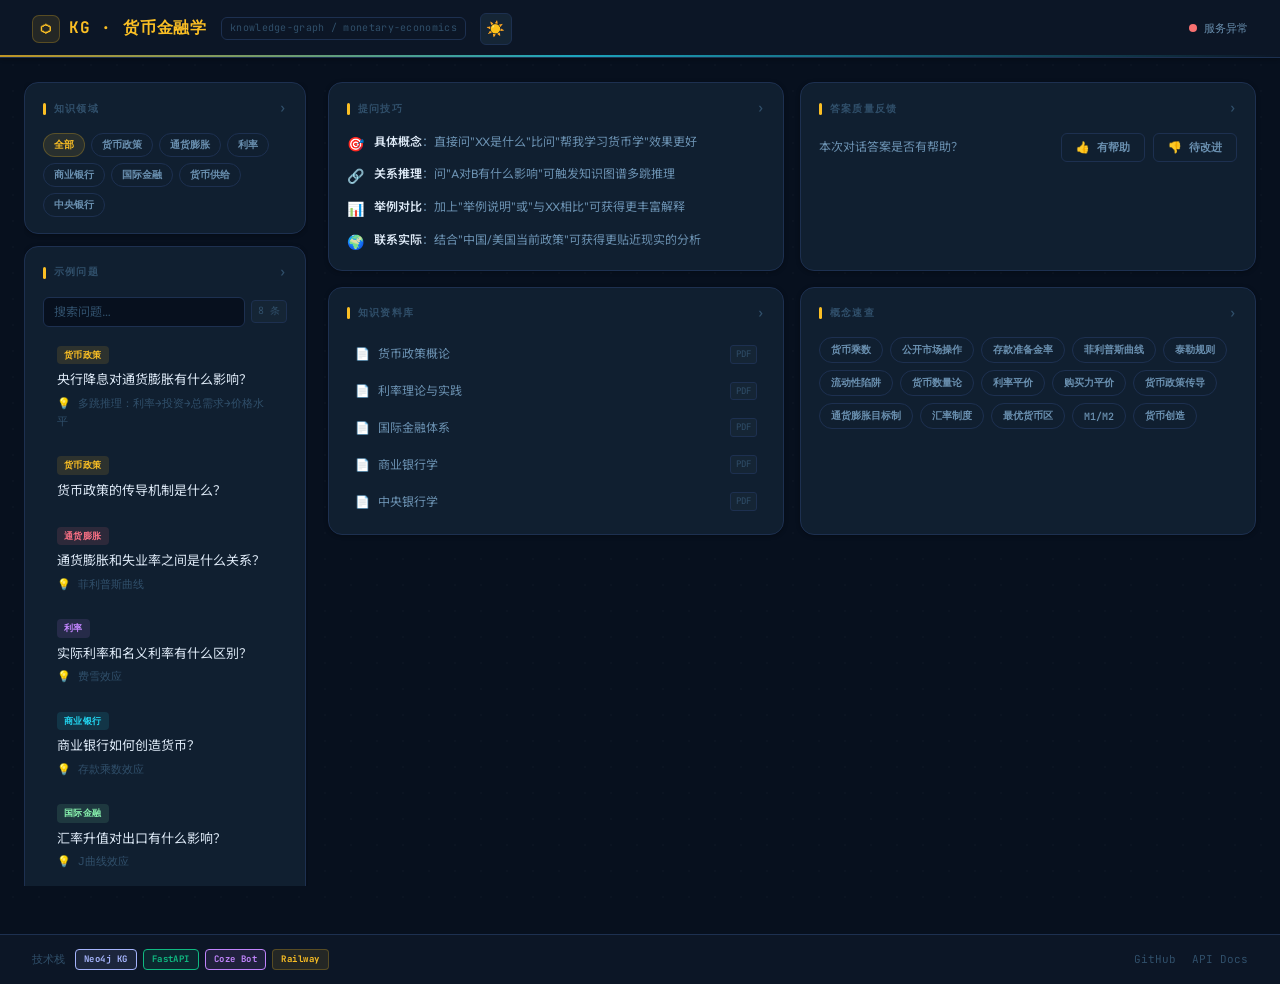
==== commit b7712776: "feat: 前端全面视觉升级 — 深海蓝×琥珀金主题 - 全新配色：深色为默认，琥珀金主色 + 青色点缀 - 点阵背景纹理，卡片错落入场动画 - 左侧面板改为 sticky 粘性布局 - 下方卡片改为" ====
--- a/docs/index.html
+++ b/docs/index.html
@@ -1,5 +1,5 @@
 <!DOCTYPE html>
-<html lang="zh-CN">
+<html lang="zh-CN" data-theme="dark">
 <head>
   <meta charset="UTF-8">
   <meta name="viewport" content="width=device-width, initial-scale=1.0">
@@ -19,11 +19,14 @@
 
 <!-- ── HEADER ── -->
 <header class="site-header">
-  <div class="header-logo">KG · 货币金融学</div>
+  <div class="header-logo">
+    <span class="header-logo-icon">⬡</span>
+    KG · 货币金融学
+  </div>
   <div class="header-subtitle">knowledge-graph / monetary-economics</div>
-  <!-- Phase 3 预留：用户登录区域，隐藏等待账号系统接入 -->
+  <!-- Phase 3 预留：用户登录区域 -->
   <div class="user-area" id="user-area" style="display:none"></div>
-  <button class="theme-toggle" id="theme-toggle" title="切换主题" aria-label="切换深色/浅色模式">🌙</button>
+  <button class="theme-toggle" id="theme-toggle" title="切换主题" aria-label="切换深色/浅色模式">☀️</button>
   <div class="header-status">
     <div class="status-dot" id="status-dot"></div>
     <span class="status-label" id="status-label">检测中…</span>
@@ -36,37 +39,48 @@
   <!-- ── LEFT PANEL ── -->
   <aside class="left-panel">
 
-    <!-- 知识领域标签 -->
-    <div class="card">
-      <div class="card-title">知识领域</div>
-      <div class="topic-tags">
-        <button class="topic-tag tag-all active" data-topic="all">全部</button>
-        <button class="topic-tag tag-policy"    data-topic="policy">货币政策</button>
-        <button class="topic-tag tag-inflation" data-topic="inflation">通货膨胀</button>
-        <button class="topic-tag tag-rate"      data-topic="rate">利率</button>
-        <button class="topic-tag tag-bank"      data-topic="bank">商业银行</button>
-        <button class="topic-tag tag-intl"      data-topic="intl">国际金融</button>
-        <button class="topic-tag tag-supply"    data-topic="supply">货币供给</button>
-        <button class="topic-tag tag-central"   data-topic="central">中央银行</button>
-      </div>
-    </div>
-
-    <!-- 示例问题 -->
-    <div class="card">
-      <div class="card-title">示例问题</div>
-      <div class="question-search-wrap">
-        <input id="question-search" class="question-search" placeholder="搜索问题…" type="text" autocomplete="off">
-        <span class="question-count" id="question-count"></span>
-      </div>
-      <div class="question-list" id="question-list">
-        <!-- 由 app.js 动态渲染 -->
+    <!-- 知识领域标签（可折叠） -->
+    <div class="card collapsible">
+      <div class="card-title">
+        知识领域
+        <span class="chevron">›</span>
+      </div>
+      <div class="card-body">
+        <div class="topic-tags">
+          <button class="topic-tag tag-all active" data-topic="all">全部</button>
+          <button class="topic-tag tag-policy"    data-topic="policy">货币政策</button>
+          <button class="topic-tag tag-inflation" data-topic="inflation">通货膨胀</button>
+          <button class="topic-tag tag-rate"      data-topic="rate">利率</button>
+          <button class="topic-tag tag-bank"      data-topic="bank">商业银行</button>
+          <button class="topic-tag tag-intl"      data-topic="intl">国际金融</button>
+          <button class="topic-tag tag-supply"    data-topic="supply">货币供给</button>
+          <button class="topic-tag tag-central"   data-topic="central">中央银行</button>
+        </div>
+      </div>
+    </div>
+
+    <!-- 示例问题（可折叠） -->
+    <div class="card collapsible">
+      <div class="card-title">
+        示例问题
+        <span class="chevron">›</span>
+      </div>
+      <div class="card-body">
+        <div class="question-search-wrap">
+          <input id="question-search" class="question-search" placeholder="搜索问题…" type="text" autocomplete="off">
+          <span class="question-count" id="question-count"></span>
+        </div>
+        <div class="question-list" id="question-list">
+          <!-- 由 app.js 动态渲染 -->
+        </div>
       </div>
     </div>
 
   </aside>
 
-  <!-- ── RIGHT PANEL (Chat + Below-cards) ── -->
+  <!-- ── RIGHT PANEL ── -->
   <section class="right-panel">
+
     <!-- 降级界面：SDK 失败时显示 -->
     <div class="chat-launch" id="chat-launch" style="display:none">
       <div class="chat-launch-icon">💬</div>
@@ -74,6 +88,7 @@
       <div class="chat-launch-desc">基于知识图谱，涵盖货币政策、利率、银行体系、国际金融等核心概念</div>
       <button class="chat-launch-btn" id="chat-launch-btn" onclick="openCozeChat()">开始对话</button>
     </div>
+
     <div class="chat-wrapper" id="chat-wrapper" style="display:none">
       <!-- 顶部切换栏 -->
       <div class="chat-toggle-bar" id="chat-toggle-bar">
@@ -84,91 +99,116 @@
       <div id="chat-container"></div>
     </div>
 
-    <!-- 聊天框下方 4 列卡片 -->
+    <!-- 聊天框下方 2×2 卡片 -->
     <div class="below-chat-cards">
 
-      <!-- 提问技巧 -->
-      <div class="card">
-        <div class="card-title">提问技巧</div>
-        <div class="tips-list">
-          <div class="tip-item">
-            <span class="tip-icon">🎯</span>
-            <span><strong>具体概念</strong>：直接问"XX是什么"比问"帮我学习货币学"效果更好</span>
-          </div>
-          <div class="tip-item">
-            <span class="tip-icon">🔗</span>
-            <span><strong>关系推理</strong>：问"A对B有什么影响"可触发知识图谱多跳推理</span>
-          </div>
-          <div class="tip-item">
-            <span class="tip-icon">📊</span>
-            <span><strong>举例对比</strong>：加上"举例说明"或"与XX相比"可获得更丰富解释</span>
-          </div>
-          <div class="tip-item">
-            <span class="tip-icon">🌍</span>
-            <span><strong>联系实际</strong>：结合"中国/美国当前政策"可获得更贴近现实的分析</span>
-          </div>
-        </div>
-      </div>
-
-      <!-- 答案质量反馈 -->
-      <div class="card">
-        <div class="card-title">答案质量反馈</div>
-        <div class="feedback-row">
-          <span class="feedback-label">本次对话答案是否有帮助？</span>
-          <div class="feedback-btns">
-            <button class="feedback-btn up"   data-vote="up">👍 有帮助</button>
-            <button class="feedback-btn down" data-vote="down">👎 待改进</button>
-          </div>
-          <span class="feedback-thanks" id="feedback-thanks">感谢反馈！</span>
-        </div>
-      </div>
-
-      <!-- 知识资料库 -->
-      <div class="card">
-        <div class="card-title">知识资料库</div>
-        <div class="resource-list">
-          <a class="resource-item" href="#" title="货币政策概论">
-            <span class="resource-icon">📄</span>
-            <span>货币政策概论</span>
-            <span class="resource-tag">PDF</span>
-          </a>
-          <a class="resource-item" href="#" title="利率理论与实践">
-            <span class="resource-icon">📄</span>
-            <span>利率理论与实践</span>
-            <span class="resource-tag">PDF</span>
-          </a>
-          <a class="resource-item" href="#" title="国际金融体系">
-            <span class="resource-icon">📄</span>
-            <span>国际金融体系</span>
-            <span class="resource-tag">PDF</span>
-          </a>
-          <a class="resource-item" href="#" title="商业银行学">
-            <span class="resource-icon">📄</span>
-            <span>商业银行学</span>
-            <span class="resource-tag">PDF</span>
-          </a>
-          <a class="resource-item" href="#" title="中央银行学">
-            <span class="resource-icon">📄</span>
-            <span>中央银行学</span>
-            <span class="resource-tag">PDF</span>
-          </a>
-        </div>
-      </div>
-
-      <!-- 概念速查 -->
-      <div class="card">
-        <div class="card-title">概念速查</div>
-        <div class="concept-chips" id="concept-chips">
-          <!-- 由 app.js 渲染 -->
+      <!-- 提问技巧（可折叠） -->
+      <div class="card collapsible">
+        <div class="card-title">
+          提问技巧
+          <span class="chevron">›</span>
+        </div>
+        <div class="card-body">
+          <div class="tips-list">
+            <div class="tip-item">
+              <span class="tip-icon">🎯</span>
+              <span><strong>具体概念</strong>：直接问"XX是什么"比问"帮我学习货币学"效果更好</span>
+            </div>
+            <div class="tip-item">
+              <span class="tip-icon">🔗</span>
+              <span><strong>关系推理</strong>：问"A对B有什么影响"可触发知识图谱多跳推理</span>
+            </div>
+            <div class="tip-item">
+              <span class="tip-icon">📊</span>
+              <span><strong>举例对比</strong>：加上"举例说明"或"与XX相比"可获得更丰富解释</span>
+            </div>
+            <div class="tip-item">
+              <span class="tip-icon">🌍</span>
+              <span><strong>联系实际</strong>：结合"中国/美国当前政策"可获得更贴近现实的分析</span>
+            </div>
+          </div>
+        </div>
+      </div>
+
+      <!-- 答案质量反馈（可折叠） -->
+      <div class="card collapsible">
+        <div class="card-title">
+          答案质量反馈
+          <span class="chevron">›</span>
+        </div>
+        <div class="card-body">
+          <div class="feedback-row">
+            <span class="feedback-label">本次对话答案是否有帮助？</span>
+            <div class="feedback-btns">
+              <button class="feedback-btn up"   data-vote="up">👍 有帮助</button>
+              <button class="feedback-btn down" data-vote="down">👎 待改进</button>
+            </div>
+            <span class="feedback-thanks" id="feedback-thanks">感谢反馈！</span>
+          </div>
+        </div>
+      </div>
+
+      <!-- 知识资料库（可折叠） -->
+      <div class="card collapsible">
+        <div class="card-title">
+          知识资料库
+          <span class="chevron">›</span>
+        </div>
+        <div class="card-body">
+          <div class="resource-list">
+            <a class="resource-item" href="#" title="货币政策概论">
+              <span class="resource-icon">📄</span>
+              <span>货币政策概论</span>
+              <span class="resource-tag">PDF</span>
+            </a>
+            <a class="resource-item" href="#" title="利率理论与实践">
+              <span class="resource-icon">📄</span>
+              <span>利率理论与实践</span>
+              <span class="resource-tag">PDF</span>
+            </a>
+            <a class="resource-item" href="#" title="国际金融体系">
+              <span class="resource-icon">📄</span>
+              <span>国际金融体系</span>
+              <span class="resource-tag">PDF</span>
+            </a>
+            <a class="resource-item" href="#" title="商业银行学">
+              <span class="resource-icon">📄</span>
+              <span>商业银行学</span>
+              <span class="resource-tag">PDF</span>
+            </a>
+            <a class="resource-item" href="#" title="中央银行学">
+              <span class="resource-icon">📄</span>
+              <span>中央银行学</span>
+              <span class="resource-tag">PDF</span>
+            </a>
+          </div>
+        </div>
+      </div>
+
+      <!-- 概念速查（可折叠） -->
+      <div class="card collapsible">
+        <div class="card-title">
+          概念速查
+          <span class="chevron">›</span>
+        </div>
+        <div class="card-body">
+          <div class="concept-chips" id="concept-chips">
+            <!-- 由 app.js 渲染 -->
+          </div>
         </div>
       </div>
 
     </div><!-- /.below-chat-cards -->
 
-    <!-- 最近提问记录（有记录时显示） -->
-    <div class="card recent-questions-card" id="recent-card" style="display:none">
-      <div class="card-title">最近提问</div>
-      <div class="recent-list" id="recent-list"></div>
+    <!-- 最近提问记录（有记录时显示，可折叠） -->
+    <div class="card collapsible recent-questions-card" id="recent-card" style="display:none">
+      <div class="card-title">
+        最近提问
+        <span class="chevron">›</span>
+      </div>
+      <div class="card-body">
+        <div class="recent-list" id="recent-list"></div>
+      </div>
     </div>
 
   </section>
--- a/docs/assets/style.css
+++ b/docs/assets/style.css
@@ -1,79 +1,179 @@
-@import url('https://fonts.googleapis.com/css2?family=JetBrains+Mono:ital,wght@0,400;0,600;0,700;1,400&family=Noto+Sans+SC:wght@300;400;500;700&display=swap');
-
+@import url('https://fonts.googleapis.com/css2?family=Outfit:wght@300;400;500;600;700&family=JetBrains+Mono:ital,wght@0,400;0,500;0,600;0,700;1,400&family=Noto+Sans+SC:wght@300;400;500;700&display=swap');
+
+/* ────────────────────────────────────────────────
+   货币金融学知识图谱问答系统 · style.css v2
+   Theme: Deep Navy × Amber Gold
+   ──────────────────────────────────────────────── */
+
+/* ── DESIGN TOKENS ─────────────────────────────── */
 :root {
-  --bg:          #f6f8fa;
+  --bg:          #edf1f8;
   --bg2:         #ffffff;
   --panel:       #ffffff;
-  --panel2:      #f6f8fa;
-  --border:      #d0d7de;
-  --border2:     #c1c9d2;
-  --blue:        #0969da;
-  --primary-dim: rgba(9,105,218,0.08);
-  --green:       #1a7f37;
-  --red:         #cf222e;
-  --text:        #1a1f2e;
-  --text-mid:    #57606a;
-  --text-dim:    #8c959f;
+  --panel2:      #f3f6fc;
+  --border:      #dce3ee;
+  --border2:     #c2cedc;
+
+  --amber:       #d97706;
+  --amber-dim:   rgba(217,119,6,0.08);
+  --amber-glow:  rgba(217,119,6,0.22);
+  --teal:        #0891b2;
+  --teal-dim:    rgba(8,145,178,0.09);
+  --green:       #059669;
+  --green-glow:  rgba(5,150,105,0.22);
+  --red:         #dc2626;
+
+  --text:        #0c1929;
+  --text-mid:    #4a6278;
+  --text-dim:    #8da4b8;
+
+  --c-policy:    #b45309;
+  --c-inflation: #c21858;
+  --c-rate:      #7c3aed;
+  --c-bank:      #0e7490;
+  --c-intl:      #166534;
+  --c-supply:    #0369a1;
+  --c-central:   #1d4ed8;
+
   --radius-sm:   6px;
   --radius-md:   10px;
-  --radius-lg:   16px;
-  --ease:        cubic-bezier(0.16, 1, 0.3, 1);
-}
-
-/* ── DARK THEME ── */
+  --radius-lg:   14px;
+  --ease:        cubic-bezier(0.16,1,0.3,1);
+  --ease-back:   cubic-bezier(0.34,1.56,0.64,1);
+  --shadow-sm:   0 1px 3px rgba(0,0,0,0.06);
+  --shadow-md:   0 4px 14px rgba(0,0,0,0.09);
+  --shadow-lg:   0 8px 28px rgba(0,0,0,0.11);
+  --dot-color:   rgba(0,0,0,0.048);
+}
+
 [data-theme="dark"] {
-  --bg:          #0d1117;
-  --bg2:         #161b22;
-  --panel:       #1c2128;
-  --panel2:      #22272e;
-  --border:      #30363d;
-  --border2:     #444c56;
-  --blue:        #58a6ff;
-  --primary-dim: rgba(88,166,255,0.10);
-  --green:       #3fb950;
-  --red:         #f85149;
-  --text:        #e6edf3;
-  --text-mid:    #8b949e;
-  --text-dim:    #6e7681;
-}
-
-/* ── RESET ── */
+  --bg:          #07101e;
+  --bg2:         #0c1626;
+  --panel:       #101f30;
+  --panel2:      #152535;
+  --border:      #1d3050;
+  --border2:     #284268;
+
+  --amber:       #fbbf24;
+  --amber-dim:   rgba(251,191,36,0.10);
+  --amber-glow:  rgba(251,191,36,0.24);
+  --teal:        #22d3ee;
+  --teal-dim:    rgba(34,211,238,0.10);
+  --green:       #10b981;
+  --green-glow:  rgba(16,185,129,0.28);
+  --red:         #f87171;
+
+  --text:        #dce8f5;
+  --text-mid:    #6a90b0;
+  --text-dim:    #304f6a;
+
+  --c-policy:    #fbbf24;
+  --c-inflation: #fb7185;
+  --c-rate:      #c084fc;
+  --c-bank:      #22d3ee;
+  --c-intl:      #86efac;
+  --c-supply:    #7dd3fc;
+  --c-central:   #a5b4fc;
+
+  --shadow-sm:   0 1px 4px rgba(0,0,0,0.30);
+  --shadow-md:   0 4px 16px rgba(0,0,0,0.42);
+  --shadow-lg:   0 8px 32px rgba(0,0,0,0.52);
+  --dot-color:   rgba(255,255,255,0.020);
+}
+
+/* ── RESET ─────────────────────────────────────── */
 *, *::before, *::after { box-sizing: border-box; margin: 0; padding: 0; }
-
 html { scroll-behavior: smooth; }
 
+/* ── SCROLLBAR ─────────────────────────────────── */
+::-webkit-scrollbar { width: 5px; height: 5px; }
+::-webkit-scrollbar-track { background: transparent; }
+::-webkit-scrollbar-thumb { background: var(--border2); border-radius: 3px; }
+::-webkit-scrollbar-thumb:hover { background: var(--text-dim); }
+
+/* ── BODY ──────────────────────────────────────── */
 body {
   background: var(--bg);
   color: var(--text);
-  font-family: 'Noto Sans SC', sans-serif;
-  font-size: 13px;
-  line-height: 1.7;
+  font-family: 'Outfit', 'Noto Sans SC', sans-serif;
+  font-size: 14px;
+  line-height: 1.65;
   min-height: 100vh;
   display: flex;
   flex-direction: column;
 }
 
-/* ── HEADER ── */
+/* Dot-grid texture */
+body::before {
+  content: '';
+  position: fixed;
+  inset: 0;
+  background-image: radial-gradient(circle, var(--dot-color) 1px, transparent 0);
+  background-size: 26px 26px;
+  pointer-events: none;
+  z-index: 0;
+}
+
+.site-header,
+.app-body,
+.site-footer,
+.toast { position: relative; z-index: 1; }
+
+/* ── HEADER ────────────────────────────────────── */
 .site-header {
   background: var(--bg2);
   border-bottom: 1px solid var(--border);
   padding: 0 32px;
-  height: 56px;
-  display: flex;
-  align-items: center;
-  gap: 16px;
+  height: 58px;
+  display: flex;
+  align-items: center;
+  gap: 14px;
   position: sticky;
   top: 0;
   z-index: 200;
+  box-shadow: var(--shadow-sm);
+}
+
+/* Amber gradient line at bottom */
+.site-header::after {
+  content: '';
+  position: absolute;
+  bottom: 0;
+  left: 0;
+  right: 0;
+  height: 2px;
+  background: linear-gradient(90deg, var(--amber) 0%, var(--teal) 45%, transparent 100%);
+  opacity: 0.75;
 }
 
 .header-logo {
   font-family: 'JetBrains Mono', monospace;
-  font-size: 18px;
-  font-weight: 600;
-  letter-spacing: 0.04em;
+  font-size: 16px;
+  font-weight: 700;
+  letter-spacing: 0.05em;
   white-space: nowrap;
-  color: var(--blue);
+  color: var(--amber);
+  display: flex;
+  align-items: center;
+  gap: 9px;
+}
+
+.header-logo-icon {
+  width: 28px;
+  height: 28px;
+  background: var(--amber-dim);
+  border: 1px solid var(--amber-glow);
+  border-radius: 7px;
+  display: flex;
+  align-items: center;
+  justify-content: center;
+  font-size: 14px;
+  flex-shrink: 0;
+  transition: box-shadow 0.25s var(--ease);
+}
+
+.site-header:hover .header-logo-icon {
+  box-shadow: 0 0 16px var(--amber-glow);
 }
 
 .header-subtitle {
@@ -84,157 +184,129 @@
   border: 1px solid var(--border);
   border-radius: var(--radius-sm);
   white-space: nowrap;
+  letter-spacing: 0.03em;
 }
 
 .header-status {
   margin-left: auto;
   display: flex;
   align-items: center;
-  gap: 6px;
+  gap: 7px;
   font-size: 11px;
   font-family: 'JetBrains Mono', monospace;
 }
 
 .status-dot {
-  width: 7px;
-  height: 7px;
+  width: 8px;
+  height: 8px;
   border-radius: 50%;
   background: var(--text-dim);
   flex-shrink: 0;
-  transition: background 0.3s;
-}
-
-.status-dot.online  { background: var(--green); box-shadow: 0 0 6px rgba(26,127,55,0.4); }
-.status-dot.offline { background: var(--red);   box-shadow: 0 0 6px rgba(207,34,46,0.4); }
-
+  transition: background 0.4s;
+}
+
+.status-dot.online {
+  background: var(--green);
+  animation: statusPulse 2.4s ease-in-out infinite;
+}
+
+.status-dot.offline { background: var(--red); }
 .status-label { color: var(--text-mid); }
 
-/* ── THEME TOGGLE ── */
+/* ── THEME TOGGLE ──────────────────────────────── */
 .theme-toggle {
-  font-size: 16px;
-  background: transparent;
-  border: 1px solid transparent;
+  width: 32px;
+  height: 32px;
+  background: var(--panel2);
+  border: 1px solid var(--border);
   border-radius: var(--radius-sm);
-  padding: 4px 6px;
   cursor: pointer;
-  line-height: 1;
-  transition: background 0.15s var(--ease), border-color 0.15s;
+  display: flex;
+  align-items: center;
+  justify-content: center;
+  font-size: 15px;
+  transition: all 0.2s var(--ease);
   flex-shrink: 0;
 }
 
 .theme-toggle:hover {
-  background: var(--panel2);
-  border-color: var(--border);
-}
-
-/* ── USER AREA (Phase 3 预留) ── */
-.user-area {
-  display: flex;
-  align-items: center;
-  gap: 8px;
-}
-
-/* ── MAIN LAYOUT ── */
+  background: var(--amber-dim);
+  border-color: var(--amber-glow);
+  transform: rotate(22deg) scale(1.05);
+}
+
+/* ── USER AREA ─────────────────────────────────── */
+.user-area { display: flex; align-items: center; gap: 8px; }
+
+/* ── MAIN LAYOUT ───────────────────────────────── */
 .app-body {
   flex: 1;
   display: grid;
-  grid-template-columns: 300px 1fr;
-  max-width: 1300px;
+  grid-template-columns: 284px 1fr;
+  max-width: 1380px;
   width: 100%;
   margin: 0 auto;
-  padding: 28px 24px;
-  gap: 24px;
-}
-
-/* ── LEFT PANEL ── */
+  padding: 24px 24px 48px;
+  gap: 20px;
+  align-items: start;
+}
+
+/* ── LEFT PANEL (sticky) ───────────────────────── */
 .left-panel {
+  display: flex;
+  flex-direction: column;
+  gap: 12px;
+  position: sticky;
+  top: 76px;
+  max-height: calc(100vh - 96px);
+  overflow-y: auto;
+  padding-right: 2px;
+  padding-bottom: 12px;
+}
+
+/* ── RIGHT PANEL ───────────────────────────────── */
+.right-panel {
   display: flex;
   flex-direction: column;
   gap: 16px;
-  overflow-y: auto;
-}
-
-/* ── RIGHT PANEL (Chat + Below-cards) ── */
-.right-panel {
-  display: flex;
-  flex-direction: column;
-  gap: 16px;
-}
-
-.chat-wrapper {
-  border: 1px solid var(--border);
-  border-radius: var(--radius-md);
-  overflow: hidden;
-  background: var(--panel);
-  flex-direction: column;
-}
-
-/* ── CHAT TOGGLE BAR ── */
-.chat-toggle-bar {
-  height: 40px;
-  display: flex;
-  align-items: center;
-  justify-content: space-between;
-  padding: 0 16px;
-  background: var(--panel2);
-  border-bottom: 1px solid var(--border);
-  flex-shrink: 0;
-}
-
-.chat-toggle-title {
-  font-size: 12px;
-  font-weight: 500;
-  color: var(--text-mid);
-}
-
-#chat-toggle-btn {
-  font-family: 'JetBrains Mono', monospace;
-  font-size: 10px;
-  font-weight: 600;
-  padding: 4px 12px;
-  border-radius: var(--radius-sm);
-  border: 1px solid var(--border);
-  background: transparent;
-  color: var(--text-mid);
-  cursor: pointer;
-  transition: color 0.15s var(--ease),
-              border-color 0.15s var(--ease);
-}
-
-#chat-toggle-btn:hover {
-  color: var(--blue);
-  border-color: rgba(88,166,255,0.4);
-}
-
-#chat-container {
-  height: 560px;
-  width: 100%;
-}
-
-/* ── BELOW-CHAT CARDS GRID ── */
-.below-chat-cards {
-  display: grid;
-  grid-template-columns: repeat(4, 1fr);
-  gap: 16px;
-}
-
-/* ── CARDS ── */
+  min-width: 0;
+}
+
+/* ── CARD BASE ─────────────────────────────────── */
 .card {
   background: var(--panel);
-  border-radius: var(--radius-md);
-  padding: 16px;
-  border: 1px solid var(--border);
-  box-shadow: 0 1px 3px rgba(0,0,0,0.06);
-}
-
+  border-radius: var(--radius-lg);
+  padding: 16px 18px;
+  border: 1px solid var(--border);
+  box-shadow: var(--shadow-sm);
+  transition: box-shadow 0.2s var(--ease), border-color 0.2s;
+  animation: cardFadeUp 0.45s var(--ease) both;
+}
+
+.card:hover {
+  border-color: var(--border2);
+  box-shadow: var(--shadow-md);
+}
+
+/* Stagger left-panel cards */
+.left-panel > .card:nth-child(1) { animation-delay: 0ms; }
+.left-panel > .card:nth-child(2) { animation-delay: 70ms; }
+
+/* Stagger below-chat cards */
+.below-chat-cards > .card:nth-child(1) { animation-delay: 120ms; }
+.below-chat-cards > .card:nth-child(2) { animation-delay: 160ms; }
+.below-chat-cards > .card:nth-child(3) { animation-delay: 200ms; }
+.below-chat-cards > .card:nth-child(4) { animation-delay: 240ms; }
+
+/* ── CARD TITLE ────────────────────────────────── */
 .card-title {
+  font-family: 'JetBrains Mono', monospace;
   font-size: 10px;
-  font-family: 'JetBrains Mono', monospace;
   font-weight: 700;
   letter-spacing: 0.12em;
   text-transform: uppercase;
   color: var(--text-dim);
-  margin-bottom: 12px;
+  margin-bottom: 14px;
   display: flex;
   align-items: center;
   gap: 8px;
@@ -244,13 +316,50 @@
   content: '';
   display: inline-block;
   width: 3px;
-  height: 11px;
+  height: 12px;
   border-radius: 2px;
-  background: var(--blue);
+  background: var(--amber);
   flex-shrink: 0;
 }
 
-/* ── TOPIC TAGS ── */
+/* ── COLLAPSIBLE CARDS ─────────────────────────── */
+.card.collapsible > .card-title {
+  cursor: pointer;
+  user-select: none;
+  margin-bottom: 0;
+}
+
+.card.collapsible > .card-title:hover { color: var(--text-mid); }
+
+.card-title .chevron {
+  margin-left: auto;
+  font-size: 12px;
+  color: var(--text-dim);
+  display: inline-block;
+  font-style: normal;
+  transition: transform 0.3s var(--ease), color 0.15s;
+}
+
+.card.collapsible.collapsed > .card-title .chevron {
+  transform: rotate(-90deg);
+}
+
+.card-body {
+  overflow: hidden;
+  max-height: 2000px;
+  opacity: 1;
+  transition: max-height 0.42s var(--ease), opacity 0.28s, margin-top 0.3s var(--ease);
+}
+
+.card.collapsible > .card-body { margin-top: 14px; }
+
+.card.collapsible.collapsed > .card-body {
+  max-height: 0;
+  opacity: 0;
+  margin-top: 0;
+}
+
+/* ── TOPIC TAGS ────────────────────────────────── */
 .topic-tags {
   display: flex;
   flex-wrap: wrap;
@@ -260,30 +369,34 @@
 .topic-tag {
   font-family: 'JetBrains Mono', monospace;
   font-size: 10px;
-  font-weight: 700;
+  font-weight: 600;
   padding: 4px 10px;
   border-radius: 20px;
   border: 1px solid var(--border);
   background: transparent;
   color: var(--text-mid);
   cursor: pointer;
-  letter-spacing: 0.03em;
   white-space: nowrap;
   user-select: none;
-  transition: background 0.15s var(--ease),
-              color 0.15s,
-              border-color 0.15s;
-}
-
-.topic-tag:hover { color: var(--text); border-color: var(--border2); }
-
-.topic-tag.active {
-  background: var(--primary-dim);
-  color: var(--blue);
-  border-color: rgba(88,166,255,0.3);
-}
-
-/* ── QUESTION SEARCH ── */
+  transition: all 0.15s var(--ease);
+}
+
+.topic-tag:hover {
+  color: var(--text);
+  border-color: var(--border2);
+  background: var(--panel2);
+}
+
+.tag-all.active        { background: var(--amber-dim);  color: var(--amber);       border-color: var(--amber-glow); }
+.tag-policy.active     { color: var(--c-policy);    border-color: var(--c-policy);    background: color-mix(in srgb, var(--c-policy)    12%, transparent); }
+.tag-inflation.active  { color: var(--c-inflation); border-color: var(--c-inflation); background: color-mix(in srgb, var(--c-inflation) 12%, transparent); }
+.tag-rate.active       { color: var(--c-rate);      border-color: var(--c-rate);      background: color-mix(in srgb, var(--c-rate)      12%, transparent); }
+.tag-bank.active       { color: var(--c-bank);      border-color: var(--c-bank);      background: color-mix(in srgb, var(--c-bank)      12%, transparent); }
+.tag-intl.active       { color: var(--c-intl);      border-color: var(--c-intl);      background: color-mix(in srgb, var(--c-intl)      12%, transparent); }
+.tag-supply.active     { color: var(--c-supply);    border-color: var(--c-supply);    background: color-mix(in srgb, var(--c-supply)    12%, transparent); }
+.tag-central.active    { color: var(--c-central);   border-color: var(--c-central);   background: color-mix(in srgb, var(--c-central)   12%, transparent); }
+
+/* ── QUESTION SEARCH ───────────────────────────── */
 .question-search-wrap {
   display: flex;
   align-items: center;
@@ -293,25 +406,24 @@
 
 .question-search {
   flex: 1;
-  height: 28px;
+  height: 30px;
   border: 1px solid var(--border);
   border-radius: var(--radius-sm);
-  padding: 0 8px;
-  font-size: 11px;
+  padding: 0 10px;
+  font-size: 12px;
   background: var(--bg);
   color: var(--text);
-  font-family: 'Noto Sans SC', sans-serif;
-  transition: border-color 0.15s;
+  font-family: 'Outfit', 'Noto Sans SC', sans-serif;
+  transition: border-color 0.15s, box-shadow 0.15s;
   outline: none;
 }
 
 .question-search:focus {
-  border-color: var(--blue);
-}
-
-.question-search::placeholder {
-  color: var(--text-dim);
-}
+  border-color: var(--amber);
+  box-shadow: 0 0 0 3px var(--amber-dim);
+}
+
+.question-search::placeholder { color: var(--text-dim); }
 
 .question-count {
   font-size: 10px;
@@ -319,13 +431,17 @@
   font-family: 'JetBrains Mono', monospace;
   white-space: nowrap;
   flex-shrink: 0;
-}
-
-/* ── EXAMPLE QUESTION CARDS ── */
+  background: var(--panel2);
+  padding: 2px 6px;
+  border-radius: 4px;
+  border: 1px solid var(--border);
+}
+
+/* ── QUESTION CARDS ────────────────────────────── */
 .question-list {
   display: flex;
   flex-direction: column;
-  gap: 6px;
+  gap: 4px;
 }
 
 .question-card {
@@ -336,26 +452,29 @@
   display: flex;
   flex-direction: column;
   gap: 4px;
+  border: 1px solid transparent;
   border-left: 2px solid transparent;
-  transition: background 0.15s var(--ease),
-              border-color 0.15s;
+  transition: background 0.15s var(--ease), border-color 0.15s, transform 0.18s var(--ease);
+  animation: questionSlideIn 0.3s var(--ease) both;
 }
 
 .question-card:hover {
   background: var(--panel2);
-  border-left-color: var(--blue);
+  border-color: var(--border);
+  border-left-color: var(--amber);
+  transform: translateX(3px);
 }
 
 .question-card.hidden { display: none; }
 
 .question-text {
-  font-size: 12px;
+  font-size: 13px;
   color: var(--text);
   line-height: 1.5;
 }
 
 .question-hint {
-  font-size: 10px;
+  font-size: 11px;
   color: var(--text-dim);
   font-family: 'JetBrains Mono', monospace;
 }
@@ -364,20 +483,26 @@
   font-size: 9px;
   font-family: 'JetBrains Mono', monospace;
   font-weight: 700;
-  padding: 2px 6px;
-  border-radius: 3px;
+  padding: 2px 7px;
+  border-radius: 4px;
   letter-spacing: 0.05em;
   align-self: flex-start;
   margin-bottom: 2px;
-  background: var(--primary-dim);
-  color: var(--blue);
-}
-
-/* ── TIPS ── */
+}
+
+.question-topic-badge.tag-policy    { color: var(--c-policy);    background: color-mix(in srgb, var(--c-policy)    12%, transparent); }
+.question-topic-badge.tag-inflation { color: var(--c-inflation); background: color-mix(in srgb, var(--c-inflation) 12%, transparent); }
+.question-topic-badge.tag-rate      { color: var(--c-rate);      background: color-mix(in srgb, var(--c-rate)      12%, transparent); }
+.question-topic-badge.tag-bank      { color: var(--c-bank);      background: color-mix(in srgb, var(--c-bank)      12%, transparent); }
+.question-topic-badge.tag-intl      { color: var(--c-intl);      background: color-mix(in srgb, var(--c-intl)      12%, transparent); }
+.question-topic-badge.tag-supply    { color: var(--c-supply);    background: color-mix(in srgb, var(--c-supply)    12%, transparent); }
+.question-topic-badge.tag-central   { color: var(--c-central);   background: color-mix(in srgb, var(--c-central)   12%, transparent); }
+
+/* ── TIPS ──────────────────────────────────────── */
 .tips-list {
   display: flex;
   flex-direction: column;
-  gap: 8px;
+  gap: 10px;
 }
 
 .tip-item {
@@ -386,18 +511,13 @@
   align-items: flex-start;
   font-size: 12px;
   color: var(--text-mid);
-  line-height: 1.5;
-}
-
-.tip-icon {
-  font-size: 14px;
-  flex-shrink: 0;
-  margin-top: 1px;
-}
-
-.tip-item strong { color: var(--text); }
-
-/* ── FEEDBACK ── */
+  line-height: 1.55;
+}
+
+.tip-icon { font-size: 14px; flex-shrink: 0; margin-top: 1px; }
+.tip-item strong { color: var(--text); font-weight: 600; }
+
+/* ── FEEDBACK ──────────────────────────────────── */
 .feedback-row {
   display: flex;
   align-items: center;
@@ -406,50 +526,44 @@
 }
 
 .feedback-label {
-  font-size: 11px;
+  font-size: 12px;
   color: var(--text-mid);
   flex: 1;
-  min-width: 140px;
-}
-
-.feedback-btns {
-  display: flex;
-  gap: 8px;
-}
+  min-width: 130px;
+  line-height: 1.5;
+}
+
+.feedback-btns { display: flex; gap: 8px; }
 
 .feedback-btn {
   font-family: 'JetBrains Mono', monospace;
   font-size: 11px;
-  font-weight: 700;
-  padding: 5px 14px;
+  font-weight: 600;
+  padding: 6px 14px;
   border-radius: var(--radius-sm);
   border: 1px solid var(--border);
   background: transparent;
   color: var(--text-mid);
   cursor: pointer;
-  transition: color 0.15s var(--ease),
-              border-color 0.15s,
-              background 0.15s;
+  transition: all 0.15s var(--ease);
   display: flex;
   align-items: center;
   gap: 5px;
 }
 
-.feedback-btn.up:hover:not(:disabled)   {
-  border-color: rgba(26,127,55,0.4);
+.feedback-btn.up:hover:not(:disabled) {
+  border-color: var(--green);
   color: var(--green);
-  background: rgba(26,127,55,0.06);
-}
+  background: color-mix(in srgb, var(--green) 10%, transparent);
+}
+
 .feedback-btn.down:hover:not(:disabled) {
-  border-color: rgba(207,34,46,0.4);
+  border-color: var(--red);
   color: var(--red);
-  background: rgba(207,34,46,0.06);
-}
-
-.feedback-btn:disabled {
-  opacity: 0.4;
-  cursor: not-allowed;
-}
+  background: color-mix(in srgb, var(--red) 10%, transparent);
+}
+
+.feedback-btn:disabled { opacity: 0.4; cursor: not-allowed; }
 
 .feedback-thanks {
   font-size: 11px;
@@ -458,32 +572,32 @@
   display: none;
 }
 
-/* ── RESOURCES ── */
+/* ── RESOURCES ─────────────────────────────────── */
 .resource-list {
   display: flex;
   flex-direction: column;
-  gap: 4px;
+  gap: 3px;
 }
 
 .resource-item {
   display: flex;
   align-items: center;
   gap: 8px;
-  font-size: 11px;
+  font-size: 12px;
   color: var(--text-mid);
   text-decoration: none;
-  padding: 6px 8px;
+  padding: 7px 8px;
   border-radius: var(--radius-sm);
-  transition: color 0.15s var(--ease),
-              background 0.15s;
+  transition: all 0.15s var(--ease);
 }
 
 .resource-item:hover {
-  color: var(--blue);
-  background: var(--primary-dim);
+  color: var(--amber);
+  background: var(--amber-dim);
 }
 
 .resource-icon { flex-shrink: 0; }
+
 .resource-tag {
   margin-left: auto;
   font-family: 'JetBrains Mono', monospace;
@@ -492,20 +606,21 @@
   border-radius: 3px;
   border: 1px solid var(--border);
   color: var(--text-dim);
-}
-
-/* ── CONCEPT CHIPS ── */
+  background: var(--panel2);
+}
+
+/* ── CONCEPT CHIPS ─────────────────────────────── */
 .concept-chips {
   display: flex;
   flex-wrap: wrap;
-  gap: 6px;
+  gap: 7px;
 }
 
 .concept-chip {
   font-family: 'JetBrains Mono', monospace;
   font-size: 10px;
   font-weight: 600;
-  padding: 4px 10px;
+  padding: 5px 11px;
   border-radius: 20px;
   border: 1px solid var(--border);
   background: transparent;
@@ -513,33 +628,28 @@
   cursor: pointer;
   white-space: nowrap;
   user-select: none;
-  transition: background 0.15s var(--ease),
-              color 0.15s,
-              border-color 0.15s;
+  transition: all 0.18s var(--ease-back);
 }
 
 .concept-chip:hover {
-  background: var(--primary-dim);
-  color: var(--blue);
-  border-color: rgba(88,166,255,0.3);
-}
-
-/* ── RECENT QUESTIONS ── */
-.recent-questions-card {
-  /* gap in .right-panel handles spacing */
-}
-
+  background: var(--amber-dim);
+  color: var(--amber);
+  border-color: var(--amber-glow);
+  transform: scale(1.05);
+}
+
+/* ── RECENT QUESTIONS ──────────────────────────── */
 .recent-list {
   display: flex;
   flex-direction: column;
-  gap: 4px;
+  gap: 3px;
 }
 
 .recent-item {
   display: flex;
   align-items: center;
   gap: 8px;
-  padding: 6px 8px;
+  padding: 7px 10px;
   border-radius: var(--radius-sm);
   cursor: pointer;
   transition: background 0.15s var(--ease);
@@ -547,10 +657,7 @@
   color: var(--text-mid);
 }
 
-.recent-item:hover {
-  background: var(--panel2);
-  color: var(--text);
-}
+.recent-item:hover { background: var(--panel2); color: var(--text); }
 
 .recent-item-text {
   flex: 1;
@@ -567,43 +674,182 @@
 }
 
 .recent-item-del {
-  font-size: 11px;
+  font-size: 12px;
   color: var(--text-dim);
   background: transparent;
   border: none;
   cursor: pointer;
-  padding: 0 2px;
+  padding: 0 3px;
   line-height: 1;
   flex-shrink: 0;
   opacity: 0;
   transition: opacity 0.15s, color 0.15s;
 }
 
-.recent-item:hover .recent-item-del {
-  opacity: 1;
-}
-
-.recent-item-del:hover {
-  color: var(--red);
-}
-
-/* ── TOAST ── */
+.recent-item:hover .recent-item-del { opacity: 1; }
+.recent-item-del:hover { color: var(--red); }
+
+/* ── CHAT WRAPPER ──────────────────────────────── */
+.chat-wrapper {
+  border: 1px solid var(--border);
+  border-radius: var(--radius-lg);
+  overflow: hidden;
+  background: var(--panel);
+  display: flex;
+  flex-direction: column;
+  box-shadow: var(--shadow-md);
+  animation: cardFadeUp 0.45s var(--ease) 35ms both;
+  transition: box-shadow 0.2s var(--ease), border-color 0.2s;
+}
+
+.chat-wrapper:hover {
+  border-color: var(--border2);
+  box-shadow: var(--shadow-lg);
+}
+
+/* ── CHAT TOGGLE BAR ───────────────────────────── */
+.chat-toggle-bar {
+  height: 44px;
+  display: flex;
+  align-items: center;
+  justify-content: space-between;
+  padding: 0 18px;
+  background: var(--panel2);
+  border-bottom: 1px solid var(--border);
+  flex-shrink: 0;
+}
+
+.chat-toggle-title {
+  font-family: 'JetBrains Mono', monospace;
+  font-size: 11px;
+  font-weight: 600;
+  color: var(--text-mid);
+  letter-spacing: 0.04em;
+  display: flex;
+  align-items: center;
+  gap: 9px;
+}
+
+.chat-toggle-title::before {
+  content: '';
+  width: 7px;
+  height: 7px;
+  border-radius: 50%;
+  background: var(--amber);
+  box-shadow: 0 0 8px var(--amber-glow);
+  flex-shrink: 0;
+}
+
+#chat-toggle-btn {
+  font-family: 'JetBrains Mono', monospace;
+  font-size: 10px;
+  font-weight: 600;
+  padding: 4px 12px;
+  border-radius: var(--radius-sm);
+  border: 1px solid var(--border);
+  background: transparent;
+  color: var(--text-mid);
+  cursor: pointer;
+  letter-spacing: 0.04em;
+  transition: all 0.15s var(--ease);
+}
+
+#chat-toggle-btn:hover {
+  color: var(--amber);
+  border-color: var(--amber-glow);
+  background: var(--amber-dim);
+}
+
+#chat-container {
+  height: 580px;
+  width: 100%;
+}
+
+/* ── CHAT LAUNCH (fallback) ────────────────────── */
+.chat-launch {
+  display: flex;
+  flex-direction: column;
+  align-items: center;
+  justify-content: center;
+  gap: 16px;
+  height: 580px;
+  background: var(--panel);
+  border: 1px solid var(--border);
+  border-radius: var(--radius-lg);
+  text-align: center;
+  padding: 40px;
+  box-shadow: var(--shadow-md);
+}
+
+.chat-launch-icon {
+  font-size: 52px;
+  line-height: 1;
+  filter: drop-shadow(0 4px 12px rgba(0,0,0,0.14));
+}
+
+.chat-launch-title {
+  font-size: 20px;
+  font-weight: 600;
+  color: var(--text);
+}
+
+.chat-launch-desc {
+  font-size: 13px;
+  color: var(--text-mid);
+  max-width: 320px;
+  line-height: 1.6;
+}
+
+.chat-launch-btn {
+  margin-top: 8px;
+  padding: 11px 32px;
+  background: var(--amber);
+  color: #fff;
+  border: none;
+  border-radius: var(--radius-md);
+  font-size: 14px;
+  font-weight: 600;
+  font-family: 'Outfit', 'Noto Sans SC', sans-serif;
+  cursor: pointer;
+  transition: filter 0.15s, transform 0.2s var(--ease-back);
+  box-shadow: 0 2px 16px var(--amber-glow);
+}
+
+.chat-launch-btn:hover {
+  filter: brightness(1.08);
+  transform: translateY(-2px) scale(1.02);
+}
+
+/* ── BELOW-CHAT GRID ───────────────────────────── */
+.below-chat-cards {
+  display: grid;
+  grid-template-columns: repeat(2, 1fr);
+  gap: 16px;
+}
+
+/* ── GRAPH PANEL (Phase 2, hidden) ─────────────── */
+.graph-panel { display: none; }
+.graph-node  { display: none; }
+.graph-edge  { display: none; }
+
+/* ── TOAST ─────────────────────────────────────── */
 .toast {
   position: fixed;
   bottom: 28px;
   left: 50%;
-  transform: translateX(-50%) translateY(20px);
+  transform: translateX(-50%) translateY(16px);
   background: var(--text);
+  color: var(--bg2);
   border-radius: var(--radius-md);
-  padding: 10px 20px;
+  padding: 10px 22px;
   font-size: 12px;
-  color: #ffffff;
   font-family: 'JetBrains Mono', monospace;
   z-index: 999;
   opacity: 0;
   transition: opacity 0.25s, transform 0.25s var(--ease);
   pointer-events: none;
   white-space: nowrap;
+  box-shadow: var(--shadow-lg);
 }
 
 .toast.show {
@@ -611,11 +857,11 @@
   transform: translateX(-50%) translateY(0);
 }
 
-/* ── FOOTER ── */
+/* ── FOOTER ────────────────────────────────────── */
 .site-footer {
   background: var(--bg2);
   border-top: 1px solid var(--border);
-  padding: 12px 32px;
+  padding: 14px 32px;
   display: flex;
   align-items: center;
   justify-content: space-between;
@@ -630,92 +876,63 @@
 
 .footer-chip {
   padding: 2px 8px;
-  border-radius: 3px;
+  border-radius: 4px;
   border: 1px solid var(--border);
   font-size: 9px;
   font-weight: 700;
   letter-spacing: 0.05em;
+  background: var(--panel2);
   color: var(--text-dim);
-  background: transparent;
-}
+}
+
+.footer-chip.blue   { color: var(--c-central);  border-color: var(--c-central);  background: color-mix(in srgb, var(--c-central)  10%, transparent); }
+.footer-chip.green  { color: var(--green);       border-color: var(--green);      background: color-mix(in srgb, var(--green)       10%, transparent); }
+.footer-chip.purple { color: var(--c-rate);      border-color: var(--c-rate);     background: color-mix(in srgb, var(--c-rate)      10%, transparent); }
+.footer-chip.orange { color: var(--amber);       border-color: var(--amber-glow); background: var(--amber-dim); }
 
 .footer-links { display: flex; gap: 16px; }
-
-.footer-links a {
-  color: var(--text-dim);
-  text-decoration: none;
-  transition: color 0.15s;
-}
-
-.footer-links a:hover { color: var(--blue); }
-
-/* ── CHAT LAUNCH (降级界面) ── */
-.chat-launch {
-  display: flex;
-  flex-direction: column;
-  align-items: center;
-  justify-content: center;
-  gap: 14px;
-  height: 560px;
-  background: var(--panel);
-  border: 1px solid var(--border);
-  border-radius: var(--radius-md);
-  text-align: center;
-  padding: 32px;
-}
-
-.chat-launch-icon { font-size: 48px; line-height: 1; }
-
-.chat-launch-title {
-  font-size: 18px;
-  font-weight: 600;
-  color: var(--text);
-}
-
-.chat-launch-desc {
-  font-size: 12px;
-  color: var(--text-mid);
-  max-width: 300px;
-  line-height: 1.6;
-}
-
-.chat-launch-btn {
-  margin-top: 8px;
-  padding: 10px 28px;
-  background: var(--blue);
-  color: #ffffff;
-  border: none;
-  border-radius: var(--radius-md);
-  font-size: 14px;
-  font-weight: 600;
-  font-family: 'Noto Sans SC', sans-serif;
-  cursor: pointer;
-  transition: background 0.15s var(--ease);
-}
-
-.chat-launch-btn:hover { filter: brightness(1.1); }
-
-/* ── GRAPH PANEL (Phase 2, hidden) ── */
-.graph-panel { display: none; }
-.graph-node  { display: none; }
-.graph-edge  { display: none; }
-
-/* ── MOBILE ── */
-@media (max-width: 900px) {
+.footer-links a { color: var(--text-dim); text-decoration: none; transition: color 0.15s; }
+.footer-links a:hover { color: var(--amber); }
+
+/* ── KEYFRAMES ─────────────────────────────────── */
+@keyframes statusPulse {
+  0%, 100% { box-shadow: 0 0 0 0 var(--green-glow); }
+  50%       { box-shadow: 0 0 0 5px transparent; }
+}
+
+@keyframes cardFadeUp {
+  from { opacity: 0; transform: translateY(10px); }
+  to   { opacity: 1; transform: translateY(0); }
+}
+
+@keyframes questionSlideIn {
+  from { opacity: 0; transform: translateX(-6px); }
+  to   { opacity: 1; transform: translateX(0); }
+}
+
+/* ── MOBILE ────────────────────────────────────── */
+@media (max-width: 960px) {
   .app-body {
     grid-template-columns: 1fr;
-    padding: 16px;
+    padding: 16px 16px 40px;
+    gap: 16px;
   }
 
   .right-panel { order: -1; }
 
-  #chat-container { height: 420px; }
+  .left-panel {
+    position: static;
+    max-height: none;
+    overflow-y: visible;
+  }
+
+  #chat-container, .chat-launch { height: 440px; }
 
   .site-header {
     padding: 0 16px;
     flex-wrap: wrap;
     height: auto;
-    min-height: 48px;
+    min-height: 50px;
     padding-top: 10px;
     padding-bottom: 10px;
     gap: 8px;
@@ -728,15 +945,13 @@
     padding: 12px 16px;
     flex-direction: column;
     align-items: flex-start;
-    gap: 8px;
   }
 
-  .below-chat-cards { grid-template-columns: repeat(2, 1fr); }
-}
-
-@media (max-width: 480px) {
+  .below-chat-cards { grid-template-columns: 1fr; }
+}
+
+@media (max-width: 520px) {
   .topic-tags { gap: 5px; }
   .topic-tag  { font-size: 9px; padding: 3px 8px; }
-  #chat-container { height: 380px; }
-  .below-chat-cards { grid-template-columns: 1fr; }
-}
+  #chat-container, .chat-launch { height: 380px; }
+}
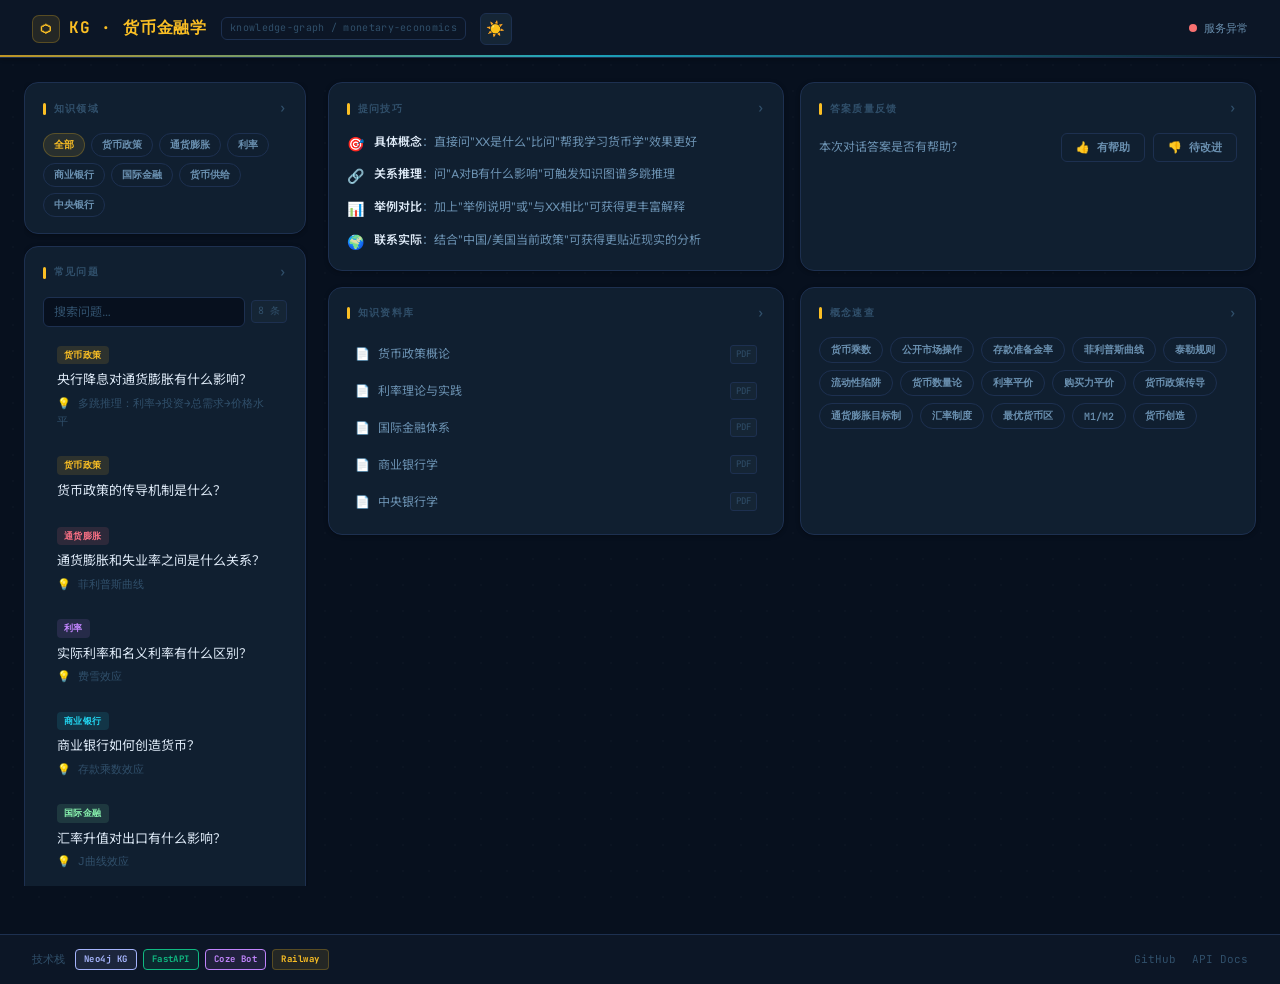
==== commit 4c745199: "feat: 常见问题点击发送 + 新标签页会话重置 - 点击常见问题卡片自动打开聊天框并发送问题 - "示例问题"统一改为"常见问题" - 新开标签页/窗口时清除 Coze 会话，聊天记录不跨页保留 " ====
--- a/docs/index.html
+++ b/docs/index.html
@@ -59,10 +59,10 @@
       </div>
     </div>
 
-    <!-- 示例问题（可折叠） -->
+    <!-- 常见问题（可折叠） -->
     <div class="card collapsible">
       <div class="card-title">
-        示例问题
+        常见问题
         <span class="chevron">›</span>
       </div>
       <div class="card-body">
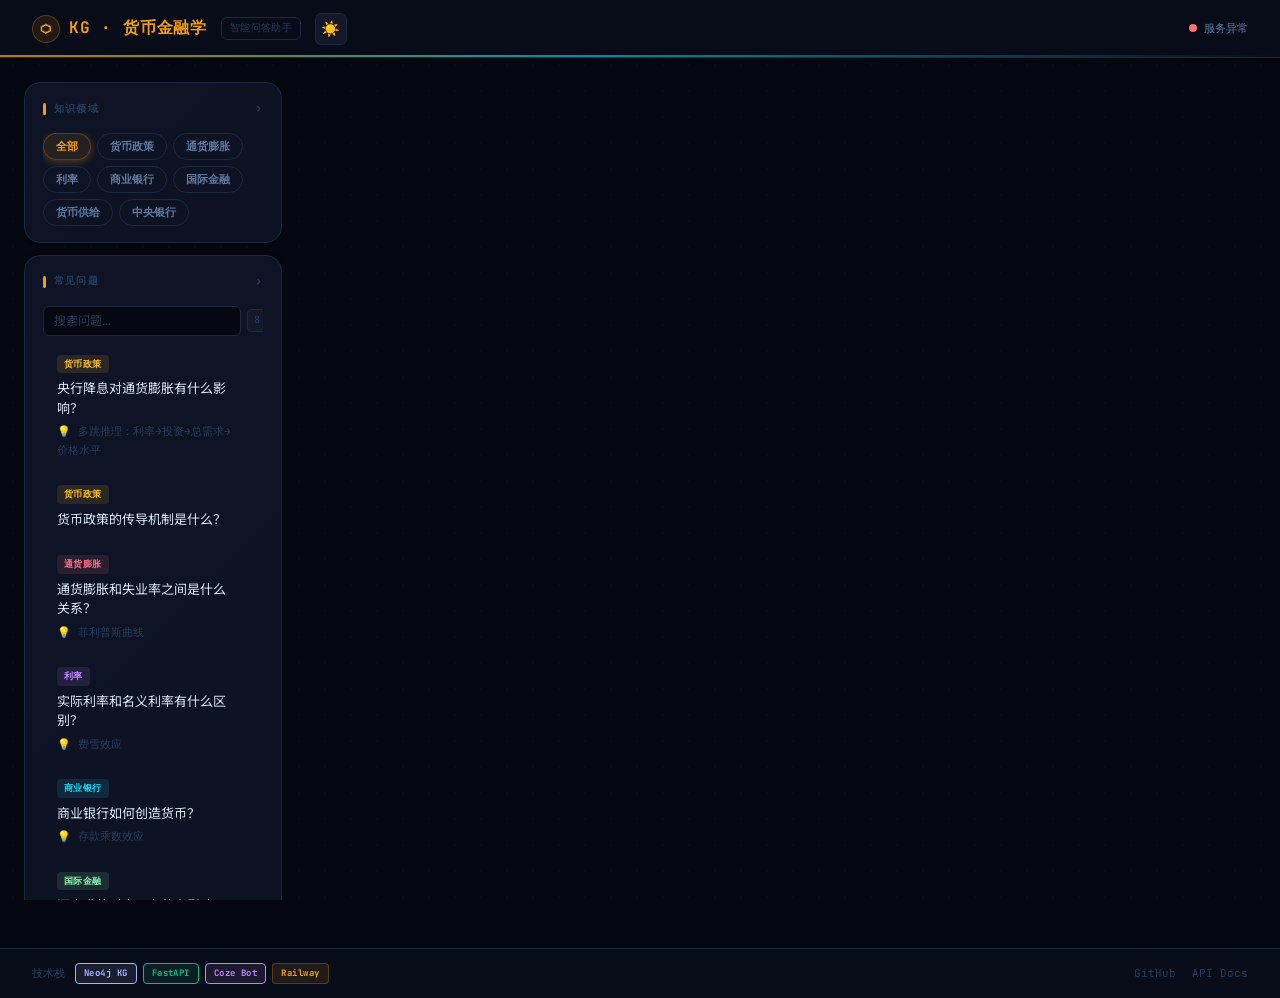
==== commit c70f0871: "feat(frontend): premium redesign — warm ivory day, midnight observatory night - Replace color tokens" ====
--- a/docs/index.html
+++ b/docs/index.html
@@ -23,7 +23,7 @@
     <span class="header-logo-icon">⬡</span>
     KG · 货币金融学
   </div>
-  <div class="header-subtitle">knowledge-graph / monetary-economics</div>
+  <div class="header-subtitle">智能问答助手</div>
   <!-- Phase 3 预留：用户登录区域 -->
   <div class="user-area" id="user-area" style="display:none"></div>
   <button class="theme-toggle" id="theme-toggle" title="切换主题" aria-label="切换深色/浅色模式">☀️</button>
@@ -76,6 +76,14 @@
       </div>
     </div>
 
+    <!-- 概念速查（可折叠） -->
+    <div class="card collapsible collapsed">
+      <div class="card-title">概念速查<span class="chevron">›</span></div>
+      <div class="card-body">
+        <div class="concept-chips" id="concept-chips"></div>
+      </div>
+    </div>
+
   </aside>
 
   <!-- ── RIGHT PANEL ── -->
@@ -90,25 +98,34 @@
     </div>
 
     <div class="chat-wrapper" id="chat-wrapper" style="display:none">
-      <!-- 顶部切换栏 -->
+
+      <!-- 欢迎横幅 -->
+      <div class="welcome-banner" id="welcome-banner">
+        <span class="welcome-banner-icon">🎓</span>
+        <span>你好！我是<strong>货币金融学助手</strong>，基于知识图谱构建，
+          可回答货币政策、利率、银行体系等问题。点击左侧常见问题快速开始。</span>
+        <button class="welcome-banner-dismiss" id="welcome-dismiss" aria-label="关闭">✕</button>
+      </div>
+
+      <!-- 顶部标题栏 -->
       <div class="chat-toggle-bar" id="chat-toggle-bar">
         <span class="chat-toggle-title">货币金融学助手</span>
-        <button id="chat-toggle-btn" onclick="toggleChat()">关闭对话</button>
-      </div>
+        <button id="chat-toggle-btn" style="display:none" onclick="toggleChat()">关闭对话</button>
+      </div>
+
       <!-- Coze WebSDK 将挂载到此 div -->
       <div id="chat-container"></div>
-    </div>
-
-    <!-- 聊天框下方 2×2 卡片 -->
-    <div class="below-chat-cards">
-
-      <!-- 提问技巧（可折叠） -->
-      <div class="card collapsible">
-        <div class="card-title">
-          提问技巧
-          <span class="chevron">›</span>
-        </div>
-        <div class="card-body">
+
+      <!-- 动作栏（替代 2×2 网格） -->
+      <div class="action-bar">
+        <button class="action-tab" data-panel="tips">💡 提问技巧</button>
+        <button class="action-tab" data-panel="feedback">👍 答案反馈</button>
+        <button class="action-tab" data-panel="resources">📚 知识资料</button>
+      </div>
+
+      <!-- 动作面板 -->
+      <div class="action-panel" id="action-panel">
+        <div class="action-panel-content" id="ap-tips">
           <div class="tips-list">
             <div class="tip-item">
               <span class="tip-icon">🎯</span>
@@ -128,15 +145,7 @@
             </div>
           </div>
         </div>
-      </div>
-
-      <!-- 答案质量反馈（可折叠） -->
-      <div class="card collapsible">
-        <div class="card-title">
-          答案质量反馈
-          <span class="chevron">›</span>
-        </div>
-        <div class="card-body">
+        <div class="action-panel-content" id="ap-feedback">
           <div class="feedback-row">
             <span class="feedback-label">本次对话答案是否有帮助？</span>
             <div class="feedback-btns">
@@ -146,15 +155,7 @@
             <span class="feedback-thanks" id="feedback-thanks">感谢反馈！</span>
           </div>
         </div>
-      </div>
-
-      <!-- 知识资料库（可折叠） -->
-      <div class="card collapsible">
-        <div class="card-title">
-          知识资料库
-          <span class="chevron">›</span>
-        </div>
-        <div class="card-body">
+        <div class="action-panel-content" id="ap-resources">
           <div class="resource-list">
             <a class="resource-item" href="#" title="货币政策概论">
               <span class="resource-icon">📄</span>
@@ -185,20 +186,7 @@
         </div>
       </div>
 
-      <!-- 概念速查（可折叠） -->
-      <div class="card collapsible">
-        <div class="card-title">
-          概念速查
-          <span class="chevron">›</span>
-        </div>
-        <div class="card-body">
-          <div class="concept-chips" id="concept-chips">
-            <!-- 由 app.js 渲染 -->
-          </div>
-        </div>
-      </div>
-
-    </div><!-- /.below-chat-cards -->
+    </div><!-- /.chat-wrapper -->
 
     <!-- 最近提问记录（有记录时显示，可折叠） -->
     <div class="card collapsible recent-questions-card" id="recent-card" style="display:none">
--- a/docs/assets/style.css
+++ b/docs/assets/style.css
@@ -7,78 +7,31 @@
 
 /* ── DESIGN TOKENS ─────────────────────────────── */
 :root {
-  --bg:          #edf1f8;
-  --bg2:         #ffffff;
-  --panel:       #ffffff;
-  --panel2:      #f3f6fc;
-  --border:      #dce3ee;
-  --border2:     #c2cedc;
-
-  --amber:       #d97706;
-  --amber-dim:   rgba(217,119,6,0.08);
-  --amber-glow:  rgba(217,119,6,0.22);
-  --teal:        #0891b2;
-  --teal-dim:    rgba(8,145,178,0.09);
-  --green:       #059669;
-  --green-glow:  rgba(5,150,105,0.22);
-  --red:         #dc2626;
-
-  --text:        #0c1929;
-  --text-mid:    #4a6278;
-  --text-dim:    #8da4b8;
-
-  --c-policy:    #b45309;
-  --c-inflation: #c21858;
-  --c-rate:      #7c3aed;
-  --c-bank:      #0e7490;
-  --c-intl:      #166534;
-  --c-supply:    #0369a1;
-  --c-central:   #1d4ed8;
-
-  --radius-sm:   6px;
-  --radius-md:   10px;
-  --radius-lg:   14px;
-  --ease:        cubic-bezier(0.16,1,0.3,1);
-  --ease-back:   cubic-bezier(0.34,1.56,0.64,1);
-  --shadow-sm:   0 1px 3px rgba(0,0,0,0.06);
-  --shadow-md:   0 4px 14px rgba(0,0,0,0.09);
-  --shadow-lg:   0 8px 28px rgba(0,0,0,0.11);
-  --dot-color:   rgba(0,0,0,0.048);
+  --bg: #f7f3ee; --bg2: #fefdfb; --panel: #ffffff; --panel2: #f4efe8;
+  --border: #e8ddd0; --border2: #d6c8b8;
+  --amber: #c2510e; --amber-dim: rgba(194,81,14,0.08); --amber-glow: rgba(194,81,14,0.20);
+  --teal: #0f7a6c; --teal-dim: rgba(15,122,108,0.09);
+  --green: #15803d; --green-glow: rgba(21,128,61,0.22); --red: #c4262c;
+  --text: #1a1208; --text-mid: #6b5b4e; --text-dim: #b0a09a;
+  --c-policy: #b45309; --c-inflation: #c21858; --c-rate: #7c3aed;
+  --c-bank: #0e7490; --c-intl: #166534; --c-supply: #0369a1; --c-central: #1d4ed8;
+  --radius-sm: 6px; --radius-md: 10px; --radius-lg: 16px;
+  --ease: cubic-bezier(0.16,1,0.3,1); --ease-back: cubic-bezier(0.34,1.56,0.64,1);
+  --shadow-sm: 0 1px 3px rgba(0,0,0,0.06); --shadow-md: 0 4px 14px rgba(0,0,0,0.09);
+  --shadow-lg: 0 8px 28px rgba(0,0,0,0.11); --dot-color: rgba(0,0,0,0.04);
 }
 
 [data-theme="dark"] {
-  --bg:          #07101e;
-  --bg2:         #0c1626;
-  --panel:       #101f30;
-  --panel2:      #152535;
-  --border:      #1d3050;
-  --border2:     #284268;
-
-  --amber:       #fbbf24;
-  --amber-dim:   rgba(251,191,36,0.10);
-  --amber-glow:  rgba(251,191,36,0.24);
-  --teal:        #22d3ee;
-  --teal-dim:    rgba(34,211,238,0.10);
-  --green:       #10b981;
-  --green-glow:  rgba(16,185,129,0.28);
-  --red:         #f87171;
-
-  --text:        #dce8f5;
-  --text-mid:    #6a90b0;
-  --text-dim:    #304f6a;
-
-  --c-policy:    #fbbf24;
-  --c-inflation: #fb7185;
-  --c-rate:      #c084fc;
-  --c-bank:      #22d3ee;
-  --c-intl:      #86efac;
-  --c-supply:    #7dd3fc;
-  --c-central:   #a5b4fc;
-
-  --shadow-sm:   0 1px 4px rgba(0,0,0,0.30);
-  --shadow-md:   0 4px 16px rgba(0,0,0,0.42);
-  --shadow-lg:   0 8px 32px rgba(0,0,0,0.52);
-  --dot-color:   rgba(255,255,255,0.020);
+  --bg: #050810; --bg2: #090d1a; --panel: #0e1325; --panel2: #131929;
+  --border: #1c2840; --border2: #243352;
+  --amber: #f59e0b; --amber-dim: rgba(245,158,11,0.10); --amber-glow: rgba(245,158,11,0.25);
+  --teal: #06b6d4; --teal-dim: rgba(6,182,212,0.10);
+  --green: #10b981; --green-glow: rgba(16,185,129,0.28); --red: #f87171;
+  --text: #dde8f8; --text-mid: #5d7ba0; --text-dim: #253d5a;
+  --c-policy: #fbbf24; --c-inflation: #fb7185; --c-rate: #c084fc;
+  --c-bank: #22d3ee; --c-intl: #86efac; --c-supply: #7dd3fc; --c-central: #a5b4fc;
+  --shadow-sm: 0 1px 4px rgba(0,0,0,0.35); --shadow-md: 0 4px 16px rgba(0,0,0,0.48);
+  --shadow-lg: 0 8px 32px rgba(0,0,0,0.58); --dot-color: rgba(255,255,255,0.018);
 }
 
 /* ── RESET ─────────────────────────────────────── */
@@ -96,7 +49,8 @@
   background: var(--bg);
   color: var(--text);
   font-family: 'Outfit', 'Noto Sans SC', sans-serif;
-  font-size: 14px;
+  font-size: 14.5px;
+  font-feature-settings: "kern" 1;
   line-height: 1.65;
   min-height: 100vh;
   display: flex;
@@ -121,7 +75,9 @@
 
 /* ── HEADER ────────────────────────────────────── */
 .site-header {
-  background: var(--bg2);
+  background: color-mix(in srgb, var(--bg2) 92%, transparent);
+  backdrop-filter: blur(12px);
+  -webkit-backdrop-filter: blur(12px);
   border-bottom: 1px solid var(--border);
   padding: 0 32px;
   height: 58px;
@@ -163,7 +119,7 @@
   height: 28px;
   background: var(--amber-dim);
   border: 1px solid var(--amber-glow);
-  border-radius: 7px;
+  border-radius: 50%;
   display: flex;
   align-items: center;
   justify-content: center;
@@ -242,7 +198,7 @@
 .app-body {
   flex: 1;
   display: grid;
-  grid-template-columns: 284px 1fr;
+  grid-template-columns: 260px 1fr;
   max-width: 1380px;
   width: 100%;
   margin: 0 auto;
@@ -258,7 +214,7 @@
   gap: 12px;
   position: sticky;
   top: 76px;
-  max-height: calc(100vh - 96px);
+  max-height: calc(100vh - 82px);
   overflow-y: auto;
   padding-right: 2px;
   padding-bottom: 12px;
@@ -285,18 +241,15 @@
 
 .card:hover {
   border-color: var(--border2);
-  box-shadow: var(--shadow-md);
+  box-shadow: var(--shadow-md), 0 0 0 1px var(--amber-glow);
 }
 
 /* Stagger left-panel cards */
 .left-panel > .card:nth-child(1) { animation-delay: 0ms; }
 .left-panel > .card:nth-child(2) { animation-delay: 70ms; }
 
-/* Stagger below-chat cards */
-.below-chat-cards > .card:nth-child(1) { animation-delay: 120ms; }
-.below-chat-cards > .card:nth-child(2) { animation-delay: 160ms; }
-.below-chat-cards > .card:nth-child(3) { animation-delay: 200ms; }
-.below-chat-cards > .card:nth-child(4) { animation-delay: 240ms; }
+/* Third left-panel card */
+.left-panel > .card:nth-child(3) { animation-delay: 140ms; }
 
 /* ── CARD TITLE ────────────────────────────────── */
 .card-title {
@@ -368,9 +321,9 @@
 
 .topic-tag {
   font-family: 'JetBrains Mono', monospace;
-  font-size: 10px;
+  font-size: 11px;
   font-weight: 600;
-  padding: 4px 10px;
+  padding: 5px 12px;
   border-radius: 20px;
   border: 1px solid var(--border);
   background: transparent;
@@ -387,14 +340,14 @@
   background: var(--panel2);
 }
 
-.tag-all.active        { background: var(--amber-dim);  color: var(--amber);       border-color: var(--amber-glow); }
-.tag-policy.active     { color: var(--c-policy);    border-color: var(--c-policy);    background: color-mix(in srgb, var(--c-policy)    12%, transparent); }
-.tag-inflation.active  { color: var(--c-inflation); border-color: var(--c-inflation); background: color-mix(in srgb, var(--c-inflation) 12%, transparent); }
-.tag-rate.active       { color: var(--c-rate);      border-color: var(--c-rate);      background: color-mix(in srgb, var(--c-rate)      12%, transparent); }
-.tag-bank.active       { color: var(--c-bank);      border-color: var(--c-bank);      background: color-mix(in srgb, var(--c-bank)      12%, transparent); }
-.tag-intl.active       { color: var(--c-intl);      border-color: var(--c-intl);      background: color-mix(in srgb, var(--c-intl)      12%, transparent); }
-.tag-supply.active     { color: var(--c-supply);    border-color: var(--c-supply);    background: color-mix(in srgb, var(--c-supply)    12%, transparent); }
-.tag-central.active    { color: var(--c-central);   border-color: var(--c-central);   background: color-mix(in srgb, var(--c-central)   12%, transparent); }
+.tag-all.active        { background: var(--amber-dim);  color: var(--amber);       border-color: var(--amber-glow); box-shadow: 0 2px 8px color-mix(in srgb, var(--amber) 30%, transparent); }
+.tag-policy.active     { color: var(--c-policy);    border-color: var(--c-policy);    background: color-mix(in srgb, var(--c-policy)    12%, transparent); box-shadow: 0 2px 8px color-mix(in srgb, var(--c-policy)    30%, transparent); }
+.tag-inflation.active  { color: var(--c-inflation); border-color: var(--c-inflation); background: color-mix(in srgb, var(--c-inflation) 12%, transparent); box-shadow: 0 2px 8px color-mix(in srgb, var(--c-inflation) 30%, transparent); }
+.tag-rate.active       { color: var(--c-rate);      border-color: var(--c-rate);      background: color-mix(in srgb, var(--c-rate)      12%, transparent); box-shadow: 0 2px 8px color-mix(in srgb, var(--c-rate)      30%, transparent); }
+.tag-bank.active       { color: var(--c-bank);      border-color: var(--c-bank);      background: color-mix(in srgb, var(--c-bank)      12%, transparent); box-shadow: 0 2px 8px color-mix(in srgb, var(--c-bank)      30%, transparent); }
+.tag-intl.active       { color: var(--c-intl);      border-color: var(--c-intl);      background: color-mix(in srgb, var(--c-intl)      12%, transparent); box-shadow: 0 2px 8px color-mix(in srgb, var(--c-intl)      30%, transparent); }
+.tag-supply.active     { color: var(--c-supply);    border-color: var(--c-supply);    background: color-mix(in srgb, var(--c-supply)    12%, transparent); box-shadow: 0 2px 8px color-mix(in srgb, var(--c-supply)    30%, transparent); }
+.tag-central.active    { color: var(--c-central);   border-color: var(--c-central);   background: color-mix(in srgb, var(--c-central)   12%, transparent); box-shadow: 0 2px 8px color-mix(in srgb, var(--c-central)   30%, transparent); }
 
 /* ── QUESTION SEARCH ───────────────────────────── */
 .question-search-wrap {
@@ -448,21 +401,38 @@
   background: transparent;
   border-radius: var(--radius-sm);
   padding: 10px 12px;
+  padding-right: 28px;
   cursor: pointer;
   display: flex;
   flex-direction: column;
   gap: 4px;
   border: 1px solid transparent;
   border-left: 2px solid transparent;
+  position: relative;
   transition: background 0.15s var(--ease), border-color 0.15s, transform 0.18s var(--ease);
   animation: questionSlideIn 0.3s var(--ease) both;
+}
+
+.question-card::after {
+  content: '→';
+  position: absolute;
+  right: 10px;
+  top: 50%;
+  transform: translateY(-50%);
+  color: var(--amber);
+  opacity: 0;
+  transition: opacity 0.15s;
 }
 
 .question-card:hover {
   background: var(--panel2);
   border-color: var(--border);
   border-left-color: var(--amber);
-  transform: translateX(3px);
+  transform: translateX(3px) scale(1.01);
+}
+
+.question-card:hover::after {
+  opacity: 1;
 }
 
 .question-card.hidden { display: none; }
@@ -692,6 +662,7 @@
 /* ── CHAT WRAPPER ──────────────────────────────── */
 .chat-wrapper {
   border: 1px solid var(--border);
+  border-left: 3px solid var(--amber);
   border-radius: var(--radius-lg);
   overflow: hidden;
   background: var(--panel);
@@ -712,9 +683,10 @@
   height: 44px;
   display: flex;
   align-items: center;
-  justify-content: space-between;
+  justify-content: flex-start;
+  gap: 10px;
   padding: 0 18px;
-  background: var(--panel2);
+  background: color-mix(in srgb, var(--panel2) 85%, transparent);
   border-bottom: 1px solid var(--border);
   flex-shrink: 0;
 }
@@ -761,7 +733,8 @@
 }
 
 #chat-container {
-  height: 580px;
+  height: calc(100vh - 230px);
+  min-height: 420px;
   width: 100%;
 }
 
@@ -772,7 +745,8 @@
   align-items: center;
   justify-content: center;
   gap: 16px;
-  height: 580px;
+  height: calc(100vh - 230px);
+  min-height: 420px;
   background: var(--panel);
   border: 1px solid var(--border);
   border-radius: var(--radius-lg);
@@ -820,11 +794,9 @@
   transform: translateY(-2px) scale(1.02);
 }
 
-/* ── BELOW-CHAT GRID ───────────────────────────── */
-.below-chat-cards {
-  display: grid;
-  grid-template-columns: repeat(2, 1fr);
-  gap: 16px;
+/* ── DARK MODE CARD GRADIENT ───────────────────── */
+[data-theme="dark"] .card {
+  background: linear-gradient(135deg, var(--panel) 0%, color-mix(in srgb, var(--panel) 85%, var(--bg2)) 100%);
 }
 
 /* ── GRAPH PANEL (Phase 2, hidden) ─────────────── */
@@ -894,6 +866,57 @@
 .footer-links a { color: var(--text-dim); text-decoration: none; transition: color 0.15s; }
 .footer-links a:hover { color: var(--amber); }
 
+/* ── WELCOME BANNER ────────────────────────────── */
+.welcome-banner {
+  display: flex; align-items: flex-start; gap: 12px;
+  padding: 14px 18px;
+  background: var(--amber-dim); border: 1px solid var(--amber-glow);
+  border-left: 3px solid var(--amber); border-radius: var(--radius-md);
+  font-size: 13px; color: var(--text-mid); line-height: 1.6;
+  animation: bannerSlideDown 0.4s var(--ease) both; position: relative;
+}
+.welcome-banner strong { color: var(--text); font-weight: 600; }
+.welcome-banner-icon { font-size: 20px; flex-shrink: 0; margin-top: 1px; }
+.welcome-banner-dismiss {
+  position: absolute; top: 10px; right: 12px;
+  background: transparent; border: none; color: var(--text-dim);
+  cursor: pointer; font-size: 14px; padding: 2px 4px; border-radius: 4px;
+  transition: color 0.15s, background 0.15s;
+}
+.welcome-banner-dismiss:hover { color: var(--text); background: var(--border); }
+@keyframes bannerSlideDown {
+  from { opacity: 0; transform: translateY(-8px); }
+  to   { opacity: 1; transform: translateY(0); }
+}
+
+/* ── ACTION BAR ────────────────────────────────── */
+.action-bar {
+  display: flex; align-items: center; gap: 4px;
+  padding: 6px 8px;
+  background: var(--panel2); border: 1px solid var(--border);
+  border-radius: var(--radius-md); flex-shrink: 0;
+}
+.action-tab {
+  flex: 1; height: 34px; display: flex; align-items: center;
+  justify-content: center; gap: 6px;
+  font-family: 'JetBrains Mono', monospace; font-size: 11px; font-weight: 600;
+  color: var(--text-mid); background: transparent;
+  border: 1px solid transparent; border-radius: var(--radius-sm);
+  cursor: pointer; white-space: nowrap; transition: all 0.15s var(--ease);
+}
+.action-tab:hover { color: var(--text); background: var(--panel); border-color: var(--border); }
+.action-tab.active { color: var(--amber); background: var(--amber-dim); border-color: var(--amber-glow); }
+.action-panel {
+  background: var(--panel); border: 1px solid var(--border);
+  border-radius: var(--radius-md); overflow: hidden;
+  max-height: 0; opacity: 0; padding: 0 18px;
+  transition: max-height 0.35s var(--ease), opacity 0.25s, padding 0.3s var(--ease);
+  box-shadow: var(--shadow-sm);
+}
+.action-panel.open { max-height: 320px; opacity: 1; padding: 16px 18px; }
+.action-panel-content { display: none; }
+.action-panel-content.active { display: block; }
+
 /* ── KEYFRAMES ─────────────────────────────────── */
 @keyframes statusPulse {
   0%, 100% { box-shadow: 0 0 0 0 var(--green-glow); }
@@ -926,7 +949,7 @@
     overflow-y: visible;
   }
 
-  #chat-container, .chat-launch { height: 440px; }
+  #chat-container, .chat-launch { height: 440px; min-height: 380px; }
 
   .site-header {
     padding: 0 16px;
@@ -946,12 +969,12 @@
     flex-direction: column;
     align-items: flex-start;
   }
-
-  .below-chat-cards { grid-template-columns: 1fr; }
 }
 
 @media (max-width: 520px) {
   .topic-tags { gap: 5px; }
   .topic-tag  { font-size: 9px; padding: 3px 8px; }
   #chat-container, .chat-launch { height: 380px; }
-}
+  .welcome-banner { font-size: 12px; }
+  .action-tab { font-size: 10px; }
+}
